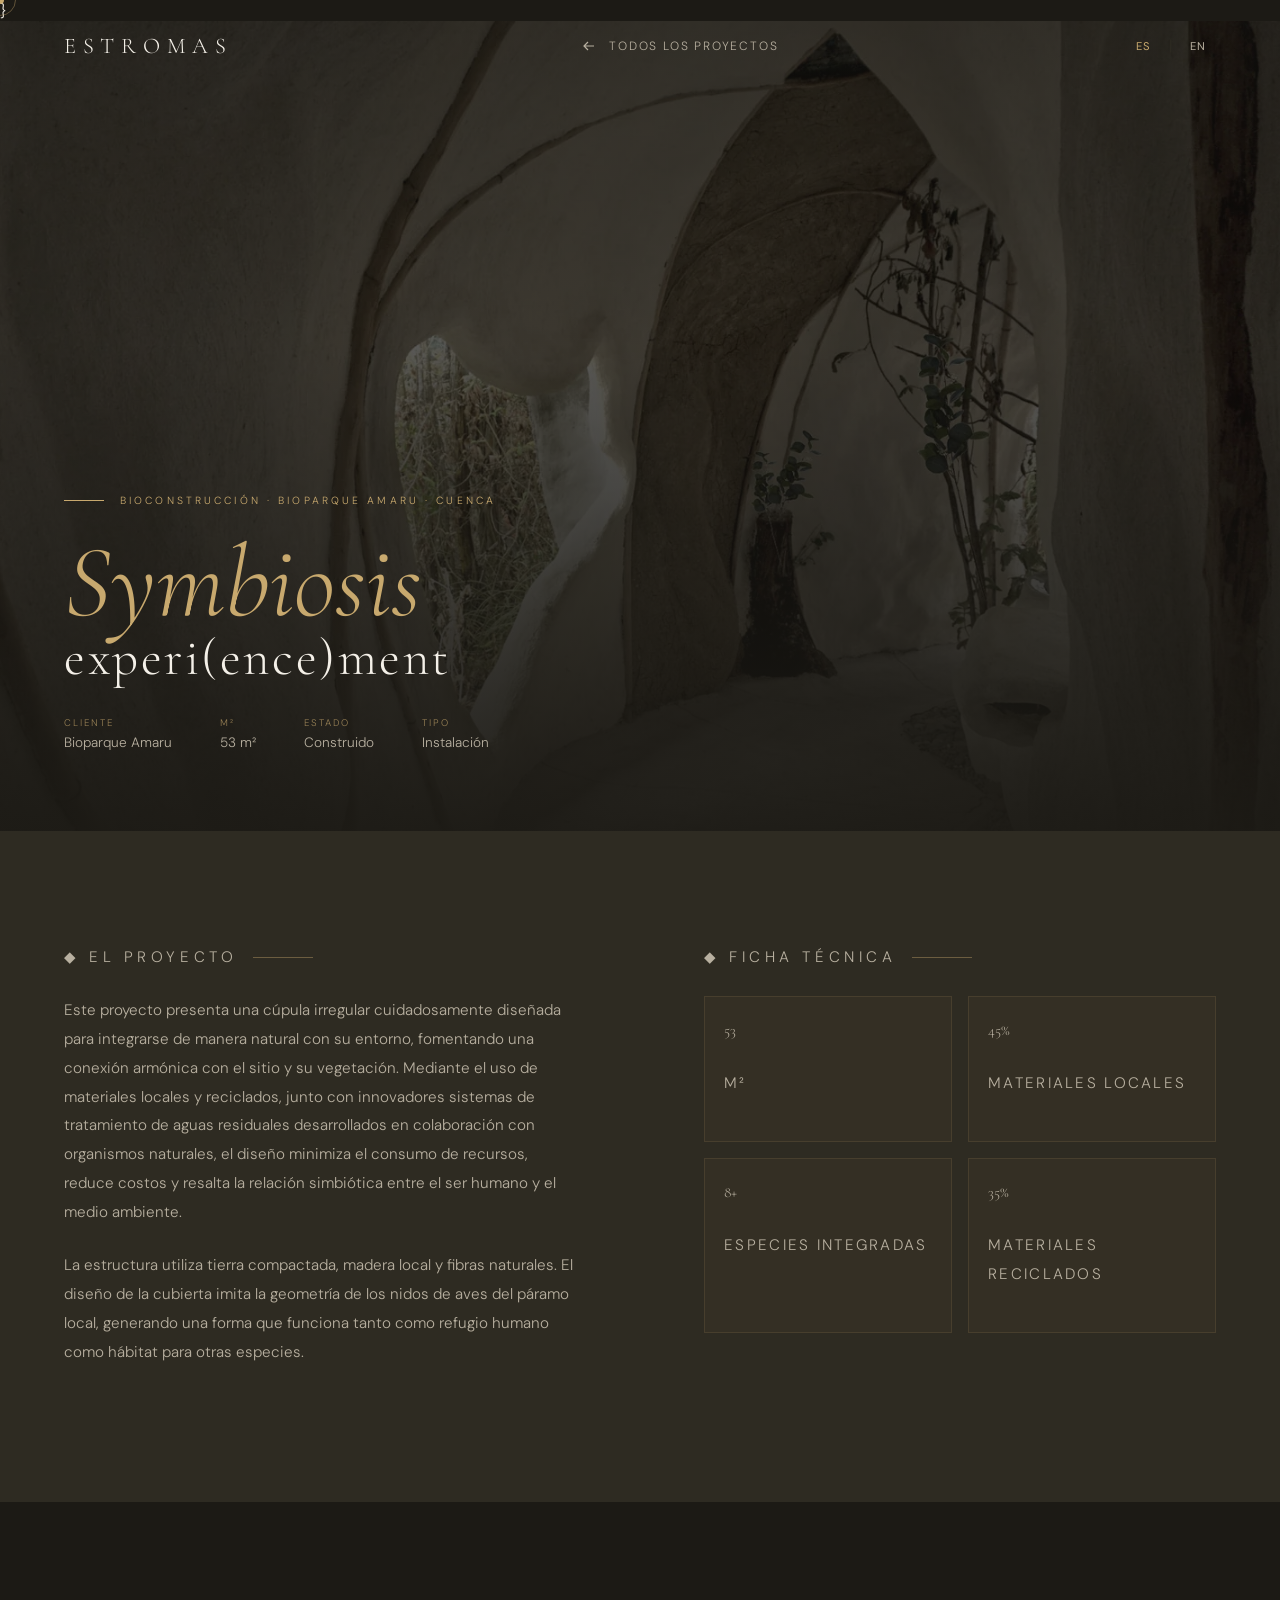
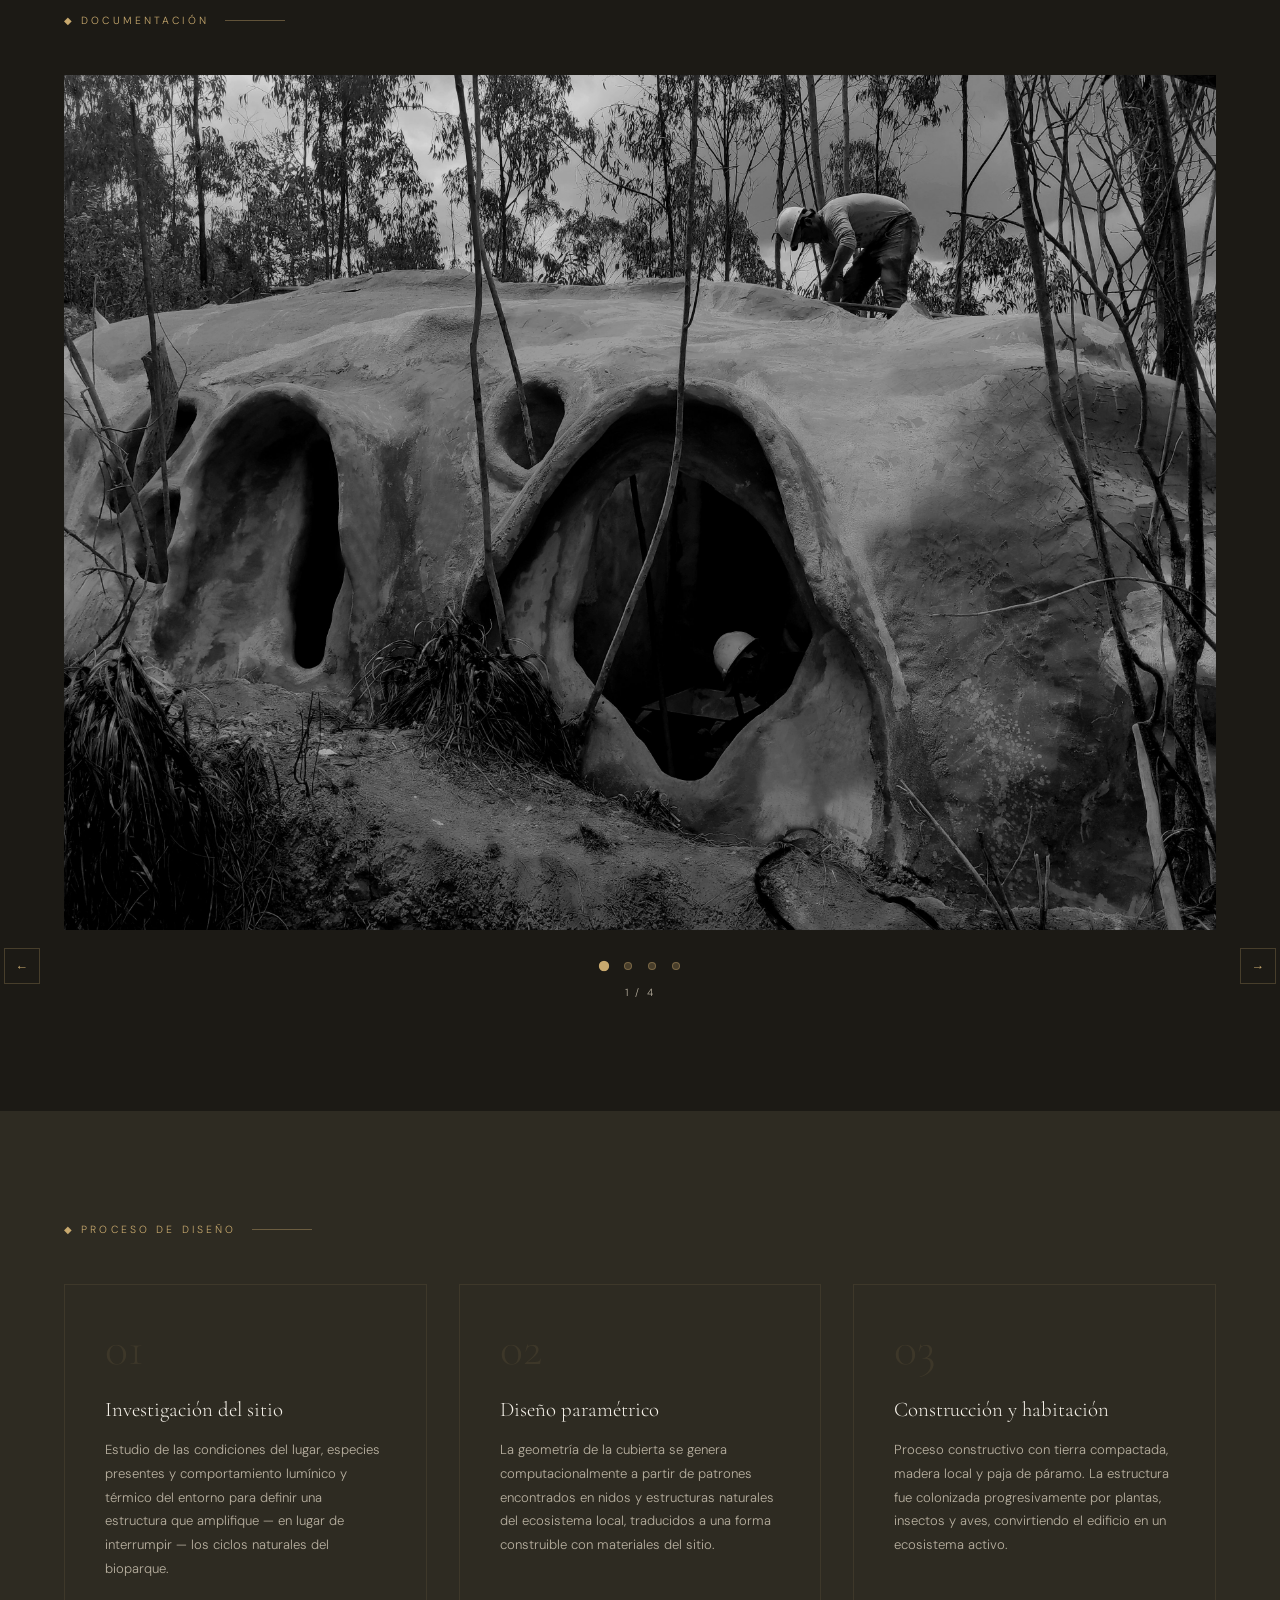
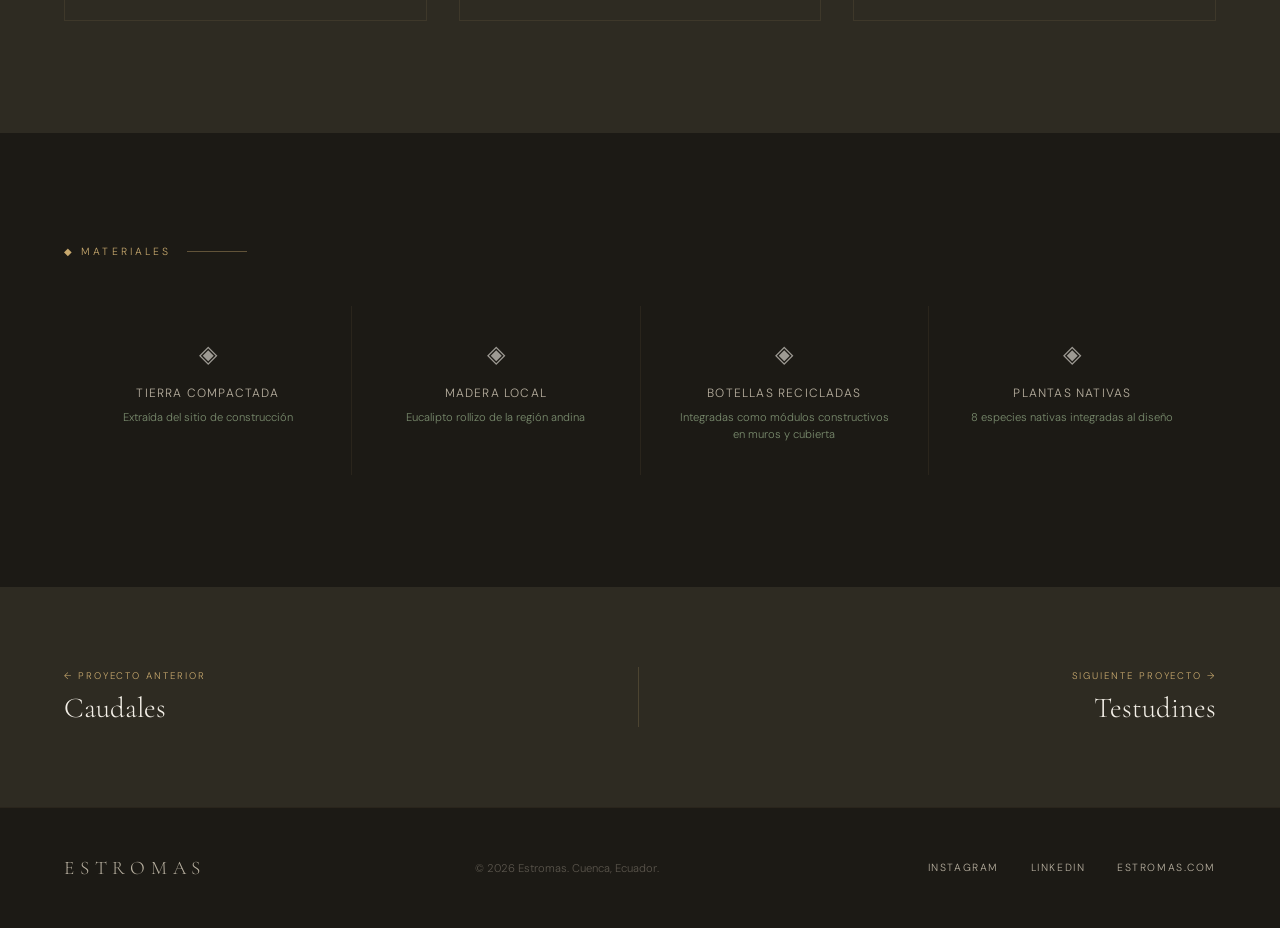
==== Symbiosis.html @ cee97fd4 "Mensaje descriptivo de los cambios" ====
}<!DOCTYPE html>
<html lang="es">
<head>
<meta charset="UTF-8">
<meta name="viewport" content="width=device-width, initial-scale=1.0">
<title>Symbiosis — Estromas</title>
<link href="https://fonts.googleapis.com/css2?family=Cormorant+Garamond:ital,wght@0,300;0,400;0,600;1,300;1,400&family=DM+Sans:wght@300;400;500&display=swap" rel="stylesheet">
<style>
  :root{--soil:#1C1A15;--bark:#2E2B22;--moss:#4A5240;--lichen:#7A8C6E;--stone:#B8B0A0;--cream:#F4F0E8;--gold:#C8A96E;--gold-light:#E8C98E;}
  *,*::before,*::after{margin:0;padding:0;box-sizing:border-box;}
  html{scroll-behavior:smooth;}
  body{background:var(--soil);color:var(--cream);font-family:'DM Sans',sans-serif;font-weight:300;overflow-x:hidden;cursor:none;}
  .cursor{width:8px;height:8px;background:var(--gold);border-radius:50%;position:fixed;top:0;left:0;pointer-events:none;z-index:9999;transform:translate(-50%,-50%);}
  .cursor-ring{width:32px;height:32px;border:1px solid rgba(200,169,110,0.4);border-radius:50%;position:fixed;top:0;left:0;pointer-events:none;z-index:9998;transform:translate(-50%,-50%);transition:all 0.15s ease;}
  nav{position:fixed;top:0;left:0;right:0;z-index:100;display:flex;align-items:center;justify-content:space-between;padding:2rem 4rem;transition:background 0.4s,padding 0.4s;}
  nav.scrolled{background:rgba(28,26,21,0.92);backdrop-filter:blur(12px);padding:1.2rem 4rem;border-bottom:1px solid rgba(200,169,110,0.1);}
  .nav-logo{font-family:'Cormorant Garamond',serif;font-size:1.4rem;font-weight:300;letter-spacing:.3em;text-transform:uppercase;color:var(--cream);text-decoration:none;}
  .nav-logo .l{color:var(--cream);transition:color 0.3s;display:inline-block;}
  .nav-logo:hover .l:nth-child(1){color:var(--gold);transition-delay:0s;}.nav-logo:hover .l:nth-child(2){color:var(--gold);transition-delay:.04s;}.nav-logo:hover .l:nth-child(3){color:var(--gold);transition-delay:.08s;}.nav-logo:hover .l:nth-child(4){color:var(--gold);transition-delay:.12s;}.nav-logo:hover .l:nth-child(5){color:var(--gold);transition-delay:.16s;}.nav-logo:hover .l:nth-child(6){color:var(--gold);transition-delay:.20s;}.nav-logo:hover .l:nth-child(7){color:var(--gold);transition-delay:.24s;}.nav-logo:hover .l:nth-child(8){color:var(--gold);transition-delay:.28s;}
  .nav-back{display:flex;align-items:center;gap:.8rem;color:var(--stone);text-decoration:none;font-size:.75rem;letter-spacing:.15em;text-transform:uppercase;transition:color .3s;}
  .nav-back:hover{color:var(--gold);}
  .nav-back svg{transition:transform .3s;}.nav-back:hover svg{transform:translateX(-4px);}
  .nav-lang{display:flex;gap:.5rem;}
  .lang-btn{background:none;border:none;cursor:none;color:var(--stone);font-family:'DM Sans',sans-serif;font-size:.7rem;letter-spacing:.1em;padding:.3rem .6rem;transition:color .3s;text-transform:uppercase;}
  .lang-btn.active,.lang-btn:hover{color:var(--gold);}
  .lang-divider{color:var(--bark);align-self:center;}
  .proj-hero{height:90vh;min-height:600px;display:flex;flex-direction:column;justify-content:flex-end;padding:0 4rem 5rem;position:relative;overflow:hidden;}
  .proj-hero-bg{position:absolute;inset:0;background:linear-gradient(160deg,#0D0E08 0%,#1a1f10 50%,#0F1209 100%);}
  .proj-hero-img{position:absolute;inset:0;width:100%;height:100%;object-fit:cover;filter:brightness(.45) saturate(.7);z-index:0;}
  .proj-hero-bg::after{content:'';position:absolute;inset:0;background-image:radial-gradient(ellipse 80% 60% at 60% 40%,rgba(74,82,64,0.3) 0%,transparent 70%);}
  .proj-hero-visual{position:absolute;inset:0;display:flex;align-items:center;justify-content:center;z-index:0;}
  .proj-hero-overlay{position:absolute;inset:0;background:linear-gradient(to top,rgba(28,26,21,0.95) 0%,rgba(28,26,21,0.3) 60%,rgba(28,26,21,0.5) 100%);z-index:1;}
  .proj-eyebrow{position:relative;z-index:2;font-size:.65rem;letter-spacing:.3em;text-transform:uppercase;color:var(--gold);margin-bottom:1.5rem;display:flex;align-items:center;gap:1rem;opacity:0;animation:fadeUp 1s .3s forwards;}
  .proj-eyebrow::before{content:'';display:block;width:40px;height:1px;background:var(--gold);}
  .proj-title-wrap{position:relative;z-index:2;opacity:0;animation:fadeUp 1s .5s forwards;}
  .proj-title-wrap h1{font-family:'Cormorant Garamond',serif;font-weight:300;line-height:1.0;margin-bottom:1rem;}
  .proj-title-wrap h1 .t1{font-size:clamp(3rem,8vw,7rem);display:block;color:var(--gold);font-style:italic;}
  .proj-title-wrap h1 .t2{font-size:clamp(1.5rem,4vw,3.5rem);display:block;color:var(--cream);letter-spacing:.05em;}
  .proj-meta-row{display:flex;gap:3rem;margin-top:2rem;flex-wrap:wrap;}
  .proj-meta-item{display:flex;flex-direction:column;gap:.3rem;}
  .proj-meta-label{font-size:.6rem;letter-spacing:.2em;text-transform:uppercase;color:var(--gold);opacity:.7;}
  .proj-meta-val{font-size:.85rem;color:var(--stone);}
  @keyframes fadeUp{from{opacity:0;transform:translateY(30px);}to{opacity:1;transform:translateY(0);}}
  .proj-section{padding:7rem 4rem;}
  .section-label{font-size:.65rem;letter-spacing:.3em;text-transform:uppercase;color:var(--gold);display:flex;align-items:center;gap:1rem;margin-bottom:3rem;}
  .section-label::after{content:'';flex:1;max-width:60px;height:1px;background:var(--gold);opacity:.4;}
  .proj-desc{background:var(--bark);}
  .proj-desc-inner{display:grid;grid-template-columns:1fr 1fr;gap:8rem;align-items:start;}
  .proj-desc p{font-size:.95rem;line-height:1.9;color:var(--stone);margin-bottom:1.5rem;}
  .proj-specs-grid{display:grid;grid-template-columns:1fr 1fr;gap:1rem;}
  .spec{padding:1.2rem;border:1px solid rgba(200,169,110,0.12);background:rgba(200,169,110,0.03);}
  .spec-num{font-family:'Cormorant Garamond',serif;font-size:2rem;font-weight:300;color:var(--gold);line-height:1;margin-bottom:.3rem;}
  .spec-label{font-size:.65rem;letter-spacing:.15em;text-transform:uppercase;color:var(--stone);}
  .proj-gallery{background:var(--soil);}
  .gallery-placeholder{width:100%;height:100%;display:flex;align-items:center;justify-content:center;}
  .gp-1{background:linear-gradient(135deg,#1a2012,#2d3a20);}
  .gp-2{background:linear-gradient(135deg,#12191a,#1f2e2e);}
  .gp-3{background:linear-gradient(135deg,#1a1612,#2e2820);}
  .proj-process{background:var(--bark);}
  .process-grid{display:grid;grid-template-columns:repeat(3,1fr);gap:2rem;}
  .process-step{padding:2.5rem;border:1px solid rgba(200,169,110,.1);position:relative;}
  .process-step::before{content:'';position:absolute;top:0;left:0;right:0;height:2px;background:var(--gold);transform:scaleX(0);transition:transform .4s;transform-origin:left;}
  .process-step:hover::before{transform:scaleX(1);}
  .step-num{font-family:'Cormorant Garamond',serif;font-size:3rem;font-weight:300;color:rgba(200,169,110,.1);line-height:1;margin-bottom:1.5rem;}
  .step-title{font-family:'Cormorant Garamond',serif;font-size:1.3rem;font-weight:300;color:var(--cream);margin-bottom:1rem;}
  .step-desc{font-size:.82rem;line-height:1.8;color:var(--stone);}
  .proj-tech{background:var(--soil);}
  .tech-grid{display:grid;grid-template-columns:repeat(4,1fr);gap:1px;background:rgba(200,169,110,.08);}
  .tech-item{padding:2rem;background:var(--soil);text-align:center;}
  .tech-icon{font-size:1.5rem;margin-bottom:1rem;opacity:.6;}
  .tech-name{font-size:.75rem;letter-spacing:.1em;text-transform:uppercase;color:var(--stone);margin-bottom:.5rem;}
  .tech-detail{font-size:.7rem;color:var(--lichen);line-height:1.5;}
  .proj-nav{background:var(--bark);padding:5rem 4rem;}
  .proj-nav-inner{display:flex;justify-content:space-between;align-items:center;}
  .proj-nav-link{display:flex;flex-direction:column;gap:.5rem;text-decoration:none;transition:opacity .3s;}
  .proj-nav-link:hover{opacity:.7;}
  .proj-nav-dir{font-size:.6rem;letter-spacing:.2em;text-transform:uppercase;color:var(--gold);}
  .proj-nav-name{font-family:'Cormorant Garamond',serif;font-size:1.8rem;font-weight:300;color:var(--cream);}
  .proj-nav-divider{width:1px;height:60px;background:rgba(200,169,110,.2);}
  footer{background:var(--soil);padding:3rem 4rem;border-top:1px solid rgba(200,169,110,.08);display:flex;justify-content:space-between;align-items:center;}
  .footer-logo{font-family:'Cormorant Garamond',serif;font-size:1.2rem;letter-spacing:.3em;text-transform:uppercase;color:var(--stone);}
  .footer-copy{font-size:.7rem;color:rgba(184,176,160,.4);}
  .footer-social{display:flex;gap:2rem;}
  .footer-social a{font-size:.65rem;letter-spacing:.15em;text-transform:uppercase;color:var(--stone);text-decoration:none;transition:color .3s;}
  .footer-social a:hover{color:var(--gold);}
  .reveal{opacity:0;transform:translateY(40px);transition:opacity .8s,transform .8s;}
  .reveal.visible{opacity:1;transform:translateY(0);}
  .reveal-delay-1{transition-delay:.1s;}.reveal-delay-2{transition-delay:.2s;}
  body.lang-en [data-es]{display:none;}body.lang-en [data-en]{display:block;}body.lang-es [data-en]{display:none;}body.lang-es [data-es]{display:block;}
  body.lang-en span[data-es]{display:none;}body.lang-en span[data-en]{display:inline;}body.lang-es span[data-en]{display:none;}body.lang-es span[data-es]{display:inline;}
  @media(max-width:768px){nav{padding:1.5rem;}.proj-hero{padding:0 1.5rem 4rem;}.proj-section{padding:4rem 1.5rem;}.proj-desc-inner{grid-template-columns:1fr;gap:3rem;}.process-grid{grid-template-columns:1fr;}.tech-grid{grid-template-columns:1fr 1fr;}.proj-nav-inner{flex-direction:column;gap:2rem;text-align:center;}footer{flex-direction:column;gap:1.5rem;text-align:center;padding:2rem 1.5rem;}}
</style>
</head>
<body class="lang-es">
<div class="cursor" id="cursor"></div>
<div class="cursor-ring" id="cursorRing"></div>
<nav id="navbar">
  <a href="index.html" class="nav-logo"><span class="l">E</span><span class="l">S</span><span class="l">T</span><span class="l">R</span><span class="l">O</span><span class="l">M</span><span class="l">A</span><span class="l">S</span></a>
  <a href="index.html#proyectos" class="nav-back"><svg width="16" height="16" viewBox="0 0 16 16" fill="none"><path d="M13 8H3M7 12l-4-4 4-4" stroke="currentColor" stroke-width="1.2"/></svg><span data-es>Todos los proyectos</span><span data-en>All projects</span></a>
  <div class="nav-lang"><button class="lang-btn active" onclick="setLang('es')">ES</button><span class="lang-divider">|</span><button class="lang-btn" onclick="setLang('en')">EN</button></div>
</nav>

<section class="proj-hero">
  <div class="proj-hero-bg"></div>
  <!-- ============================================
  📷 HERO — IMAGEN DE FONDO
  Cambia el src por tu imagen:
  ============================================ -->
  <img src="proyectos\symbiosis\03_pasillo_bioclimatico.webp" class="proj-hero-img" onerror="this.style.display='none'">
  <div class="proj-hero-visual">
      <path d="M200 300 Q400 100 600 300" stroke="#C8A96E" stroke-width="0.4" fill="none"/>
      <path d="M180 300 Q400 80 620 300" stroke="#C8A96E" stroke-width="0.3" fill="none" opacity="0.5"/>
    </svg>
  </div>
  <div class="proj-hero-overlay"></div>
  <p class="proj-eyebrow"><span data-es>Bioconstrucción · Bioparque Amaru · Cuenca</span><span data-en>Bioconstruction · Bioparque Amaru · Cuenca</span></p>
  <div class="proj-title-wrap">
    <h1><span class="t1">Symbiosis</span><span class="t2">experi(ence)ment</span></h1>
    <div class="proj-meta-row">
      <div class="proj-meta-item"><span class="proj-meta-label" data-es>Cliente</span><span class="proj-meta-label" data-en>Client</span><span class="proj-meta-val">Bioparque Amaru</span></div>
      <div class="proj-meta-item"><span class="proj-meta-label">m²</span><span class="proj-meta-val">53 m²</span></div>
      <div class="proj-meta-item"><span class="proj-meta-label" data-es>Estado</span><span class="proj-meta-label" data-en>Status</span><span class="proj-meta-val" data-es>Construido</span><span class="proj-meta-val" data-en>Built</span></div>
      <div class="proj-meta-item"><span class="proj-meta-label" data-es>Tipo</span><span class="proj-meta-label" data-en>Type</span><span class="proj-meta-val" data-es>Instalación</span><span class="proj-meta-val" data-en>Installation</span></div>
    </div>
  </div>
</section>

<section class="proj-section proj-desc">
  <div class="proj-desc-inner">
    <div class="reveal">
      <p class="section-label"><span data-es>◆ El Proyecto</span><span data-en>◆ The Project</span></p>
      <p data-es>Este proyecto presenta una cúpula irregular cuidadosamente diseñada para integrarse de manera natural con su entorno, fomentando una conexión armónica con el sitio y su vegetación. Mediante el uso de materiales locales y reciclados, junto con innovadores sistemas de tratamiento de aguas residuales desarrollados en colaboración con organismos naturales, el diseño minimiza el consumo de recursos, reduce costos y resalta la relación simbiótica entre el ser humano y el medio ambiente.</p>
      <p data-en>This project features an irregular dome carefully designed to blend naturally with its surroundings, fostering a harmonious connection with the site and its vegetation. By using local and recycled materials, along with innovative wastewater treatment systems developed in collaboration with natural organisms, the design minimizes resource consumption, reduces costs, and highlights the symbiotic relationship between humans and the environment.</p>
      <p data-es>La estructura utiliza tierra compactada, madera local y fibras naturales. El diseño de la cubierta imita la geometría de los nidos de aves del páramo local, generando una forma que funciona tanto como refugio humano como hábitat para otras especies.</p>
      <p data-en>A shell-like structure — built primarily from earth, locally sourced wood, and glass — became the architectural response. Through close collaboration with biologists, the internal temperature and humidity were carefully regulated to meet the animals' needs. As a result, the living conditions and well-being of these creatures were significantly improved.</p>
    </div>
    <div class="reveal reveal-delay-1">
      <p class="section-label"><span data-es>◆ Ficha Técnica</span><span data-en>◆ Technical Sheet</span></p>
      <div class="proj-specs-grid">
        <div class="spec"><p class="spec-num">53</p><p class="spec-label">m²</p></div>
        <div class="spec"><p class="spec-num">45%</p><p class="spec-label" data-es>Materiales locales</p><p class="spec-label" data-en>Local materials</p></div>
        <div class="spec"><p class="spec-num">8+</p><p class="spec-label" data-es>Especies integradas</p><p class="spec-label" data-en>Integrated species</p></div>
        <div class="spec"><p class="spec-num">35%</p><p class="spec-label" data-es>Materiales reciclados</p><p class="spec-label" data-en>Recycled materials</p></div>
      </div>
    </div>
  </div>
</section>

<section class="proj-section proj-gallery">
  <p class="section-label reveal"><span data-es>◆ Documentación</span><span data-en>◆ Documentation</span></p>

  <div class="slideshow reveal" id="slideshow">

    <!-- SLIDE 1: foto grande sola -->
    <div class="slide active">
      <div class="slide-inner">
        <div class="gallery-item gi-full" onclick="openLightbox(this)">
          <!-- ============================================
          📷 SLIDE 1 — FOTO GRANDE SOLA
          Cambia el src por tu imagen:
          ============================================ -->
          <img src="proyectos\symbiosis\1708313578633.jpg" class="gallery-img">
          <span class="zoom-icon">⊕</span>
        </div>
      </div>
    </div>

    <!-- SLIDE 2: 1 grande + 2 pequeñas -->
    <div class="slide">
      <div class="slide-inner slide-grid">
        <div class="gallery-item gi-main" onclick="openLightbox(this)">
          <!-- ============================================
          📷 SLIDE 2 — FOTO GRANDE
          Cambia el src por tu imagen:
          ============================================ -->
          <img src="proyectos/symbiosis/11_pasillo_organico_interior.webp" class="gallery-img">
          <span class="zoom-icon">⊕</span>
        </div>
        <div class="gi-col">
          <div class="gallery-item gi-half" onclick="openLightbox(this)">
            <!-- ============================================
            📷 SLIDE 2 — FOTO PEQUEÑA 1
            Cambia el src por tu imagen:
            ============================================ -->
            <img src="proyectos\symbiosis\02_detalle_muro_organico.webp" class="gallery-img">
            <span class="zoom-icon">⊕</span>
          </div>
          <div class="gallery-item gi-half" onclick="openLightbox(this)">
            <!-- ============================================
            📷 SLIDE 2 — FOTO PEQUEÑA 2
            Cambia el src por tu imagen:
            ============================================ -->
            <img src="proyectos\symbiosis\08_bano_vermifiltro_interior.webp" class="gallery-img">
            <span class="zoom-icon">⊕</span>
          </div>
        </div>
      </div>
    </div>

    <!-- SLIDE 3: 1 grande + 2 pequeñas -->
    <div class="slide">
      <div class="slide-inner slide-grid">
        <div class="gallery-item gi-main" onclick="openLightbox(this)">
          <!-- ============================================
          📷 SLIDE 3 — FOTO GRANDE
          Cambia el src por tu imagen:
          ============================================ -->
          <img src="proyectos\symbiosis\06_planta_arquitectonica.webp" class="gallery-img">
          <span class="zoom-icon">⊕</span>
        </div>
        <div class="gi-col">
          <div class="gallery-item gi-half" onclick="openLightbox(this)">
            <!-- ============================================
            📷 SLIDE 3 — FOTO PEQUEÑA 1
            Cambia el src por tu imagen:
            ============================================ -->
            <img src="proyectos\symbiosis\10_bano_detalle_espanol.webp" class="gallery-img">
            <span class="zoom-icon">⊕</span>
          </div>
          <div class="gallery-item gi-half" onclick="openLightbox(this)">
            <!-- ============================================
            📷 SLIDE 3 — FOTO PEQUEÑA 2
            Cambia el src por tu imagen:
            ============================================ -->
            <img src="proyectos\symbiosis\01_bano_vermifiltro_boceto_ingles.webp" class="gallery-img">
            <span class="zoom-icon">⊕</span>
          </div>
        </div>
      </div>
    </div>

    <!-- SLIDE 4: 1 grande + 2 pequeñas -->
    <div class="slide">
      <div class="slide-inner slide-grid">
        <div class="gallery-item gi-main" onclick="openLightbox(this)">
          <!-- ============================================
          📷 SLIDE 4 — FOTO GRANDE
          Cambia el src por tu imagen:
          ============================================ -->
          <img src="proyectos\symbiosis\07_vermifiltro_toma_muestra.webp" class="gallery-img">
          <span class="zoom-icon">⊕</span>
        </div>
        <div class="gi-col">
          <div class="gallery-item gi-half" onclick="openLightbox(this)">
            <!-- ============================================
            📷 SLIDE 4 — FOTO PEQUEÑA 1
            Cambia el src por tu imagen:
            ============================================ -->
            <img src="proyectos\symbiosis\05_humedal_detalle.webp" class="gallery-img">
            <span class="zoom-icon">⊕</span>
          </div>
          <div class="gallery-item gi-half" onclick="openLightbox(this)">
            <!-- ============================================
            📷 SLIDE 4 — FOTO PEQUEÑA 2
            Cambia el src por tu imagen:
            ============================================ -->
            <img src="proyectos\symbiosis\lombrices.png" class="gallery-img">
            <span class="zoom-icon">⊕</span>
          </div>
        </div>
      </div>
    </div>

    <div class="slide-controls">
      <button class="slide-arrow prev" onclick="goToSlide((currentSlide-1+4)%4)">&#8592;</button>
      <button class="slide-dot active" onclick="goToSlide(0)"></button>
      <button class="slide-dot" onclick="goToSlide(1)"></button>
      <button class="slide-dot" onclick="goToSlide(2)"></button>
      <button class="slide-dot" onclick="goToSlide(3)"></button>
      <button class="slide-arrow next" onclick="goToSlide((currentSlide+1)%4)">&#8594;</button>
    </div>
  </div>
  <p class="slide-counter" id="slideCounter">1 / 4</p>

  <div class="lightbox" id="lightbox" onclick="closeLightbox()">
    <button class="lightbox-close" onclick="closeLightbox()">✕</button>
    <div class="lightbox-content" id="lightboxContent" onclick="event.stopPropagation()"></div>
    <p class="lightbox-caption" id="lightboxCaption"></p>
  </div>

  <style>
    .slideshow{position:relative;}
    .slide{position:absolute;top:0;left:0;width:100%;opacity:0;pointer-events:none;transition:opacity 1s cubic-bezier(0.4,0,0.2,1),transform 1s cubic-bezier(0.4,0,0.2,1);transform:scale(1.02);}
    .slide.active{position:relative;opacity:1;pointer-events:all;transform:scale(1);}
    .slide-inner{width:100%;height:95vh;overflow:hidden;box-sizing:border-box;}
    .slide-inner.slide-grid{display:grid;grid-template-columns:1.4fr 1fr;gap:2px;height:95vh;}
    .gallery-item.gi-full{width:100%;height:95vh;overflow:hidden;position:relative;background:var(--bark);cursor:zoom-in;}
    .gallery-item.gi-main{width:100%;height:95vh;overflow:hidden;position:relative;background:var(--bark);cursor:zoom-in;}
    .gi-col{display:flex;flex-direction:column;gap:2px;height:95vh;}
    .gallery-item.gi-half{width:100%;flex:1;overflow:hidden;position:relative;background:var(--bark);cursor:zoom-in;}
    .gallery-img,.gallery-item img{width:100%;height:100%;object-fit:cover;filter:brightness(.85);transition:transform .8s,filter .6s;display:block;}
    .gallery-item:hover img{transform:scale(1.04);filter:brightness(.95);}
    .zoom-icon{position:absolute;top:.8rem;right:.8rem;color:rgba(200,169,110,.7);font-size:1rem;opacity:0;transition:opacity .3s;pointer-events:none;}
    .gallery-item:hover .zoom-icon{opacity:1;}
    .slide-controls{position:relative;display:flex;justify-content:center;align-items:center;gap:1rem;margin-top:2rem;}
    .slide-dot{width:8px;height:8px;border-radius:50%;background:rgba(200,169,110,.25);border:1px solid rgba(200,169,110,.4);cursor:pointer !important;transition:all .3s;}
    .slide-dot.active{background:var(--gold);transform:scale(1.3);}
    .slide-counter{text-align:center;margin-top:1rem;font-size:.65rem;letter-spacing:.2em;text-transform:uppercase;color:var(--stone);}
    .slide-arrow{position:absolute;top:50%;transform:translateY(-50%);background:none;border:1px solid rgba(200,169,110,.25);color:var(--gold);width:36px;height:36px;display:flex;align-items:center;justify-content:center;cursor:pointer !important;transition:all .3s;font-size:.8rem;}
    .slide-arrow:hover{background:rgba(200,169,110,.1);border-color:rgba(200,169,110,.6);}
    .slide-arrow.prev{left:-60px;}.slide-arrow.next{right:-60px;}
    .lightbox{display:none;position:fixed;inset:0;background:rgba(10,10,8,.96);z-index:1000;align-items:center;justify-content:center;flex-direction:column;gap:1.5rem;padding:2rem;}
    .lightbox.open{display:flex;animation:lbFade .3s ease;}
    @keyframes lbFade{from{opacity:0;}to{opacity:1;}}
    .lightbox-close{position:absolute;top:2rem;right:2rem;background:none;border:1px solid rgba(200,169,110,.3);color:var(--gold);font-size:1rem;width:44px;height:44px;cursor:none;transition:all .3s;display:flex;align-items:center;justify-content:center;}
    .lightbox-close:hover{background:var(--gold);color:var(--soil);}
    .lightbox-content{max-width:90vw;max-height:82vh;display:flex;align-items:center;justify-content:center;}
    .lightbox-content img{max-width:88vw;max-height:80vh;object-fit:contain;display:block;}
    .lightbox-content > div{width:min(85vw,1000px);height:min(65vh,650px);display:flex;align-items:center;justify-content:center;}
    .lightbox-caption{font-size:.7rem;letter-spacing:.2em;text-transform:uppercase;color:var(--stone);text-align:center;}
    @media(max-width:768px){
      .slide-arrow.prev{left:-40px;}.slide-arrow.next{right:-40px;}
      .slide-inner{height:auto;}.slide-inner.slide-grid{grid-template-columns:1fr;}
      .gallery-item.gi-full,.gallery-item.gi-main{aspect-ratio:4/3;height:auto;}
      .gi-col{grid-template-columns:1fr 1fr;grid-template-rows:auto;height:auto;}
      .gallery-item.gi-half{aspect-ratio:4/3;height:auto;}
    }

    @media(max-width:768px){
      /* Slideshow móvil — foto grande a 55vh, pequeñas como fila */
      .slide-inner{height:auto !important;}
      .slide-inner.slide-grid{
        display:flex !important;
        flex-direction:column;
        height:auto !important;
        gap:2px;
      }
      .gallery-item.gi-full{
        width:100%;
        height:55vh !important;
        min-height:280px;
        aspect-ratio:unset !important;
      }
      .gallery-item.gi-main{
        width:100%;
        height:55vh !important;
        min-height:280px;
        aspect-ratio:unset !important;
      }
      .gi-col{
        display:grid !important;
        grid-template-columns:1fr 1fr;
        grid-template-rows:auto;
        height:auto !important;
        gap:2px;
      }
      .gallery-item.gi-half{
        width:100%;
        height:30vw !important;
        min-height:120px;
        flex:unset !important;
        aspect-ratio:unset !important;
      }
      /* Flechas de navegación más accesibles en móvil */
      .slide-arrow{
        width:44px !important;
        height:44px !important;
        font-size:1rem !important;
      }
      .slide-arrow.prev{left:-20px !important;}
      .slide-arrow.next{right:-20px !important;}
      .slide-controls{padding:0 24px;}
      /* Hero en móvil */
      .proj-hero{height:70vh !important;min-height:400px;padding:0 1.5rem 3rem !important;}
      .proj-title-wrap h1 .t1{font-size:clamp(2.5rem,10vw,4rem) !important;}
      .proj-title-wrap h1 .t2{font-size:clamp(1.2rem,5vw,2rem) !important;}
      /* Descripción en móvil */
      .proj-desc-inner{grid-template-columns:1fr !important;gap:3rem !important;}
      .proj-specs-grid{grid-template-columns:1fr 1fr !important;}
      /* Proceso en móvil */
      .process-grid{grid-template-columns:1fr !important;}
      /* Materiales en móvil */
      .tech-grid{grid-template-columns:1fr 1fr !important;}
      /* Nav proyecto en móvil */
      .proj-nav-inner{flex-direction:column !important;gap:2rem !important;text-align:center !important;}
      .proj-nav-divider{width:60px !important;height:1px !important;}
      /* Footer en móvil */
      footer{flex-direction:column !important;align-items:flex-start !important;padding:2.5rem 1.5rem !important;gap:1.2rem !important;}
      /* Lightbox en móvil */
      .lightbox-content img{max-width:95vw !important;max-height:75vh !important;}
      .lightbox-close{top:1rem !important;right:1rem !important;}
    }
    @media(max-width:480px){
      .gallery-item.gi-full,.gallery-item.gi-main{height:50vw !important;min-height:220px;}
      .gallery-item.gi-half{height:28vw !important;min-height:100px;}
      .proj-section{padding:3rem 1.2rem !important;}
    }
    @media(min-width:769px) and (max-width:1024px){
      .slide-inner{height:70vh !important;}
      .slide-inner.slide-grid{height:70vh !important;}
      .gallery-item.gi-full,.gallery-item.gi-main{height:70vh !important;}
      .gi-col{height:70vh !important;}
      .proj-desc-inner{gap:4rem !important;}
    }
  </style>

  <script>
    let currentSlide=0,isPaused=false;
    const slides=document.querySelectorAll('.slide'),dots=document.querySelectorAll('.slide-dot'),counter=document.getElementById('slideCounter'),slideshow=document.getElementById('slideshow');
    function goToSlide(n){slides[currentSlide].classList.remove('active');dots[currentSlide].classList.remove('active');currentSlide=n;slides[currentSlide].classList.add('active');dots[currentSlide].classList.add('active');counter.textContent=(currentSlide+1)+' / '+slides.length;}
    slideshow.addEventListener('mouseenter',()=>isPaused=true);
    slideshow.addEventListener('mouseleave',()=>isPaused=false);
    setInterval(()=>{if(!isPaused)goToSlide((currentSlide+1)%slides.length);},4000);
    function openLightbox(el){
      const lb=document.getElementById('lightbox'),content=document.getElementById('lightboxContent'),cap=document.getElementById('lightboxCaption');
      const img=el.querySelector('img');
      content.innerHTML='';
      if(img){const c=img.cloneNode(true);c.style.filter='brightness(1)';c.style.maxWidth='88vw';c.style.maxHeight='80vh';c.style.objectFit='contain';content.appendChild(c);}
      lb.classList.add('open');document.body.style.overflow='hidden';isPaused=true;
    }
    function closeLightbox(){document.getElementById('lightbox').classList.remove('open');document.body.style.overflow='';isPaused=false;}
    document.addEventListener('keydown',e=>{if(e.key==='Escape')closeLightbox();});
  </script>
</section>

<section class="proj-section proj-process">
  <p class="section-label reveal"><span data-es>◆ Proceso de Diseño</span><span data-en>◆ Design Process</span></p>
  <div class="process-grid">
    <div class="process-step reveal">
      <p class="step-num">01</p>
      <h3 class="step-title" data-es>Investigación del sitio</h3><h3 class="step-title" data-en>Site research</h3>
      <p class="step-desc" data-es>Estudio de las condiciones del lugar, especies presentes y comportamiento lumínico y térmico del entorno para definir una estructura que amplifique — en lugar de interrumpir — los ciclos naturales del bioparque.</p>
      <p class="step-desc" data-en>Study of site conditions, present species, and light and thermal behavior to define a structure that amplifies — rather than interrupts — the biopark's natural cycles.</p>
    </div>
    <div class="process-step reveal reveal-delay-1">
      <p class="step-num">02</p>
      <h3 class="step-title" data-es>Diseño paramétrico</h3><h3 class="step-title" data-en>Parametric design</h3>
      <p class="step-desc" data-es>La geometría de la cubierta se genera computacionalmente a partir de patrones encontrados en nidos y estructuras naturales del ecosistema local, traducidos a una forma construible con materiales del sitio.</p>
      <p class="step-desc" data-en>The roof geometry is computationally generated from patterns found in nests and natural structures of the local ecosystem, translated into a buildable form using on-site materials.</p>
    </div>
    <div class="process-step reveal reveal-delay-2">
      <p class="step-num">03</p>
      <h3 class="step-title" data-es>Construcción y habitación</h3><h3 class="step-title" data-en>Construction & inhabitation</h3>
      <p class="step-desc" data-es>Proceso constructivo con tierra compactada, madera local y paja de páramo. La estructura fue colonizada progresivamente por plantas, insectos y aves, convirtiendo el edificio en un ecosistema activo.</p>
      <p class="step-desc" data-en>Construction process with compacted earth, local wood, and páramo straw. The structure was progressively colonized by plants, insects, and birds, turning the building into an active ecosystem.</p>
    </div>
  </div>
</section>

<section class="proj-section proj-tech">
  <p class="section-label reveal"><span data-es>◆ Materiales</span><span data-en>◆ Materials</span></p>
  <div class="tech-grid reveal">
    <div class="tech-item"><div class="tech-icon">◈</div><p class="tech-name" data-es>Tierra compactada</p><p class="tech-name" data-en>Compacted earth</p><p class="tech-detail" data-es>Extraída del sitio de construcción</p><p class="tech-detail" data-en>Extracted from the construction site</p></div>
    <div class="tech-item"><div class="tech-icon">◈</div><p class="tech-name" data-es>Madera local</p><p class="tech-name" data-en>Local timber</p><p class="tech-detail" data-es>Eucalipto rollizo de la región andina</p><p class="tech-detail" data-en>Round eucalyptus from the Andean region</p></div>
    <div class="tech-item"><div class="tech-icon">◈</div><p class="tech-name" data-es>Botellas recicladas</p><p class="tech-name" data-en>Recycled bottles</p><p class="tech-detail" data-es>Integradas como módulos constructivos en muros y cubierta</p><p class="tech-detail" data-en>Integrated as construction modules in walls and roof</p></div>
    <div class="tech-item"><div class="tech-icon">◈</div><p class="tech-name" data-es>Plantas nativas</p><p class="tech-name" data-en>Native plants</p><p class="tech-detail" data-es>8 especies nativas integradas al diseño</p><p class="tech-detail" data-en>8 native species integrated into the design</p></div>
  </div>
</section>

<div class="proj-nav">
  <div class="proj-nav-inner">
    <a href="caudales.html" class="proj-nav-link"><span class="proj-nav-dir" data-es>← Proyecto anterior</span><span class="proj-nav-dir" data-en>← Previous project</span><span class="proj-nav-name">Caudales</span></a>
    <div class="proj-nav-divider"></div>
    <a href="testudines.html" class="proj-nav-link" style="text-align:right;"><span class="proj-nav-dir" data-es>Siguiente proyecto →</span><span class="proj-nav-dir" data-en>Next project →</span><span class="proj-nav-name">Testudines</span></a>
  </div>
</div>

<footer>
  <p class="footer-logo">ESTROMAS</p>
  <p class="footer-copy">© 2026 Estromas. Cuenca, Ecuador.</p>
  <div class="footer-social"><a href="https://www.instagram.com/estromas/">Instagram</a><a href="https://www.linkedin.com/company/estromas/">LinkedIn</a><a href="index.html">estromas.com</a></div>
</footer>
<script>
  const cursor=document.getElementById('cursor'),ring=document.getElementById('cursorRing');
  document.addEventListener('mousemove',e=>{cursor.style.left=e.clientX+'px';cursor.style.top=e.clientY+'px';setTimeout(()=>{ring.style.left=e.clientX+'px';ring.style.top=e.clientY+'px';},80);});
  window.addEventListener('scroll',()=>document.getElementById('navbar').classList.toggle('scrolled',scrollY>60));
  function setLang(l){document.body.className='lang-'+l;document.querySelectorAll('.lang-btn').forEach(b=>b.classList.toggle('active',b.textContent===l.toUpperCase()));}
  const obs=new IntersectionObserver(entries=>entries.forEach(e=>{if(e.isIntersecting)e.target.classList.add('visible');}),{threshold:.12});
  document.querySelectorAll('.reveal').forEach(el=>obs.observe(el));
  setLang('es');
</script>
</body>
</html>
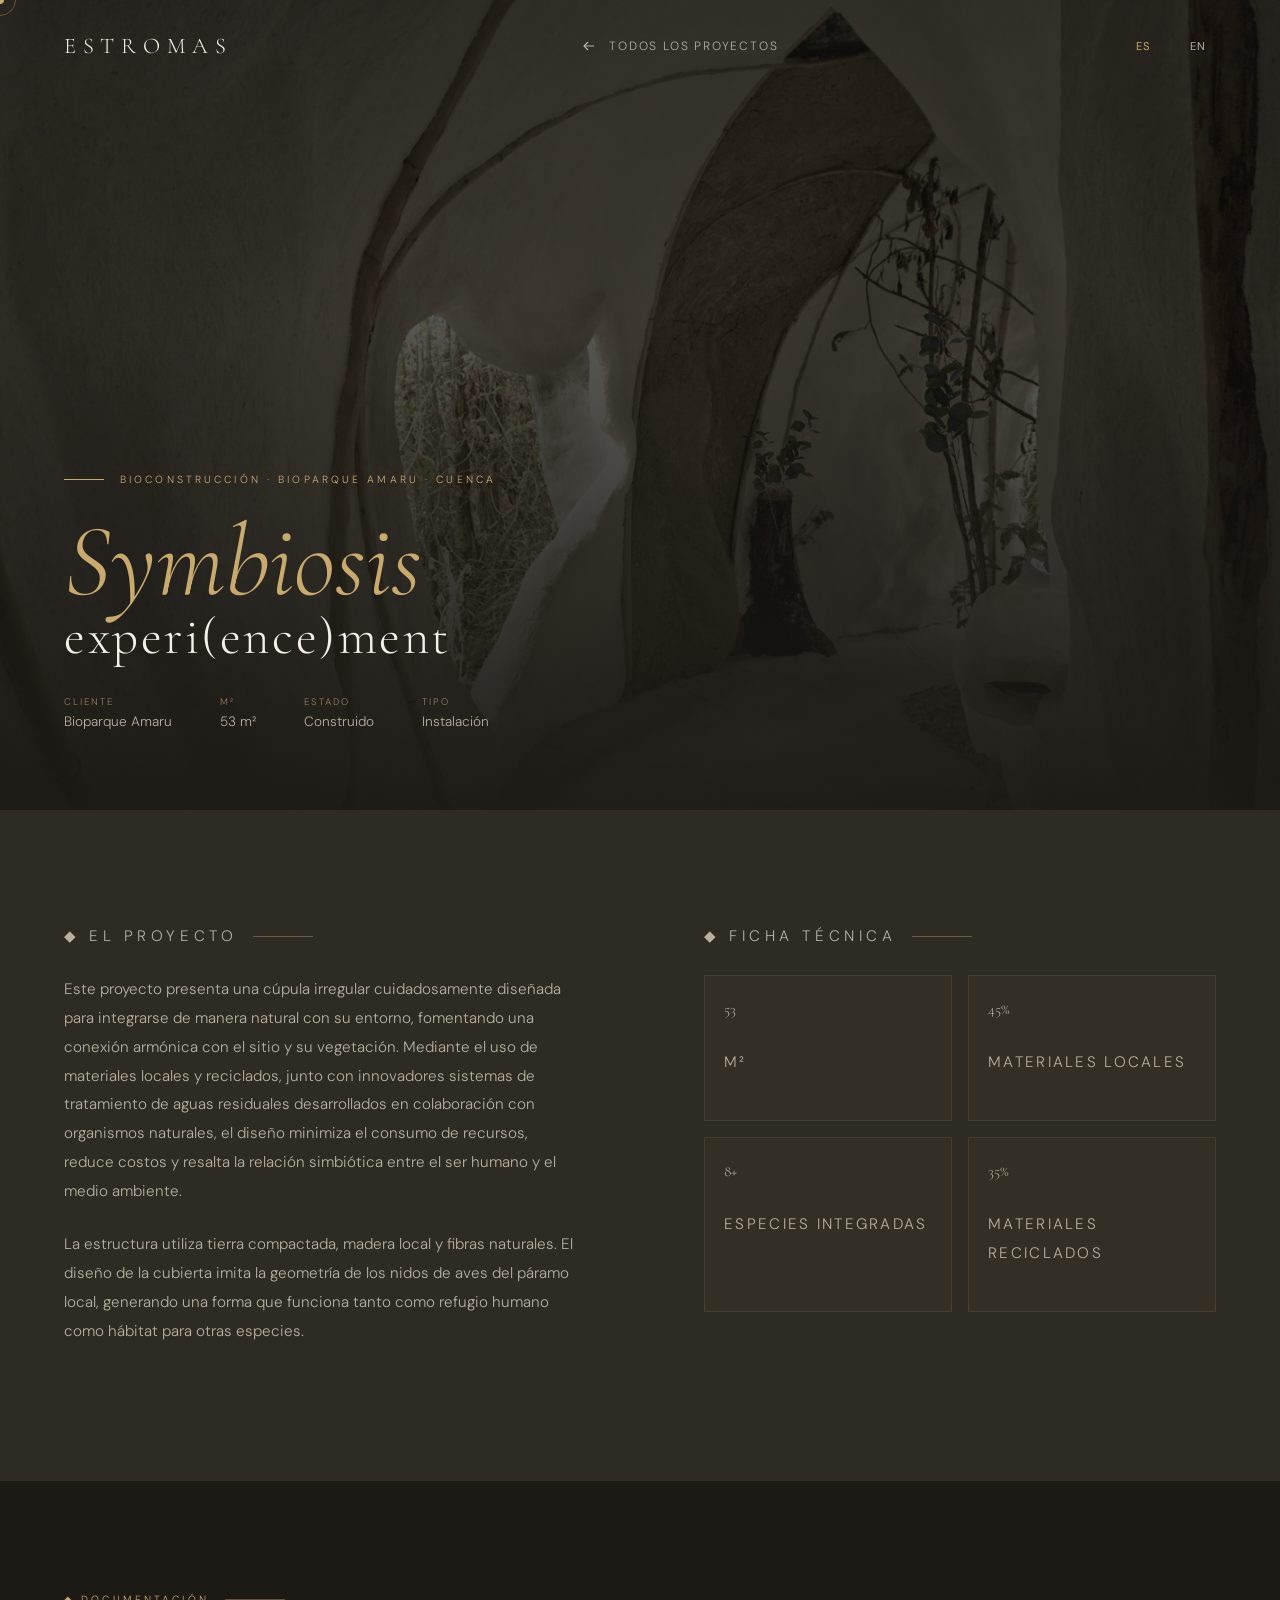
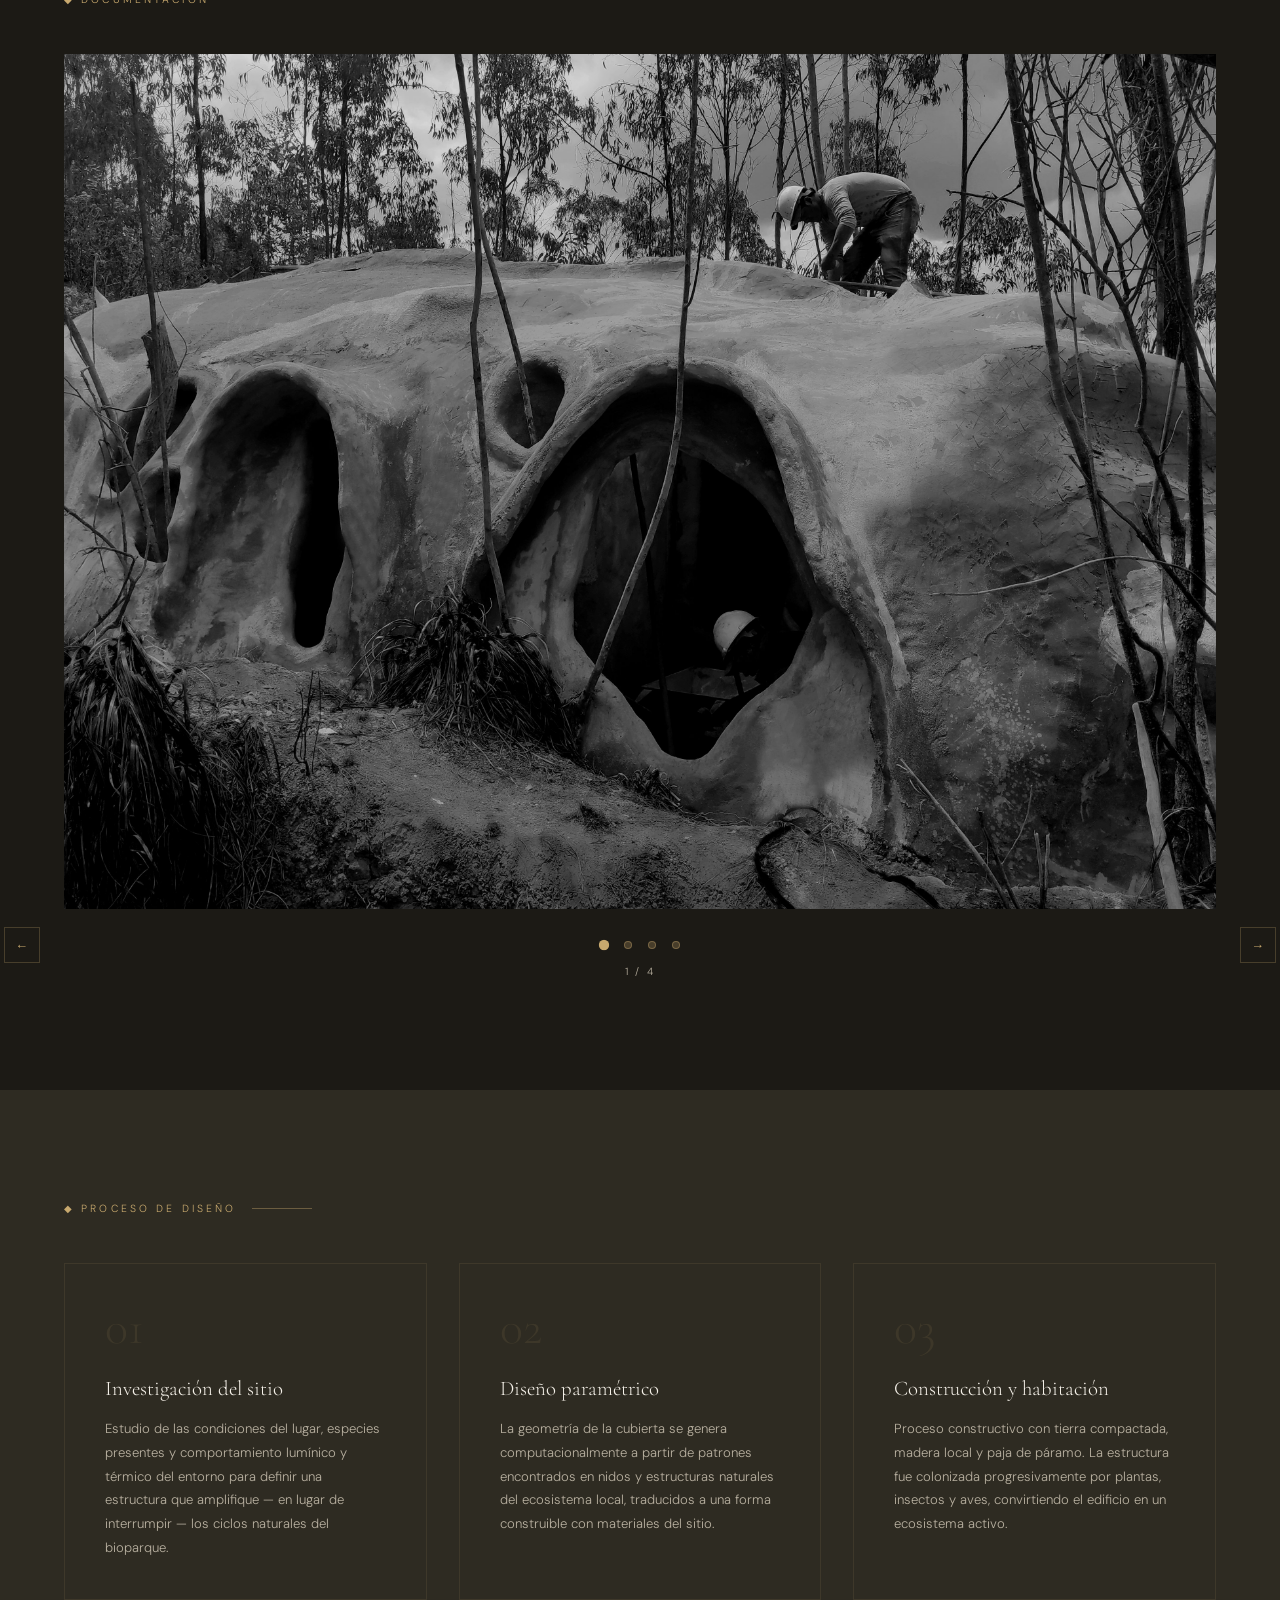
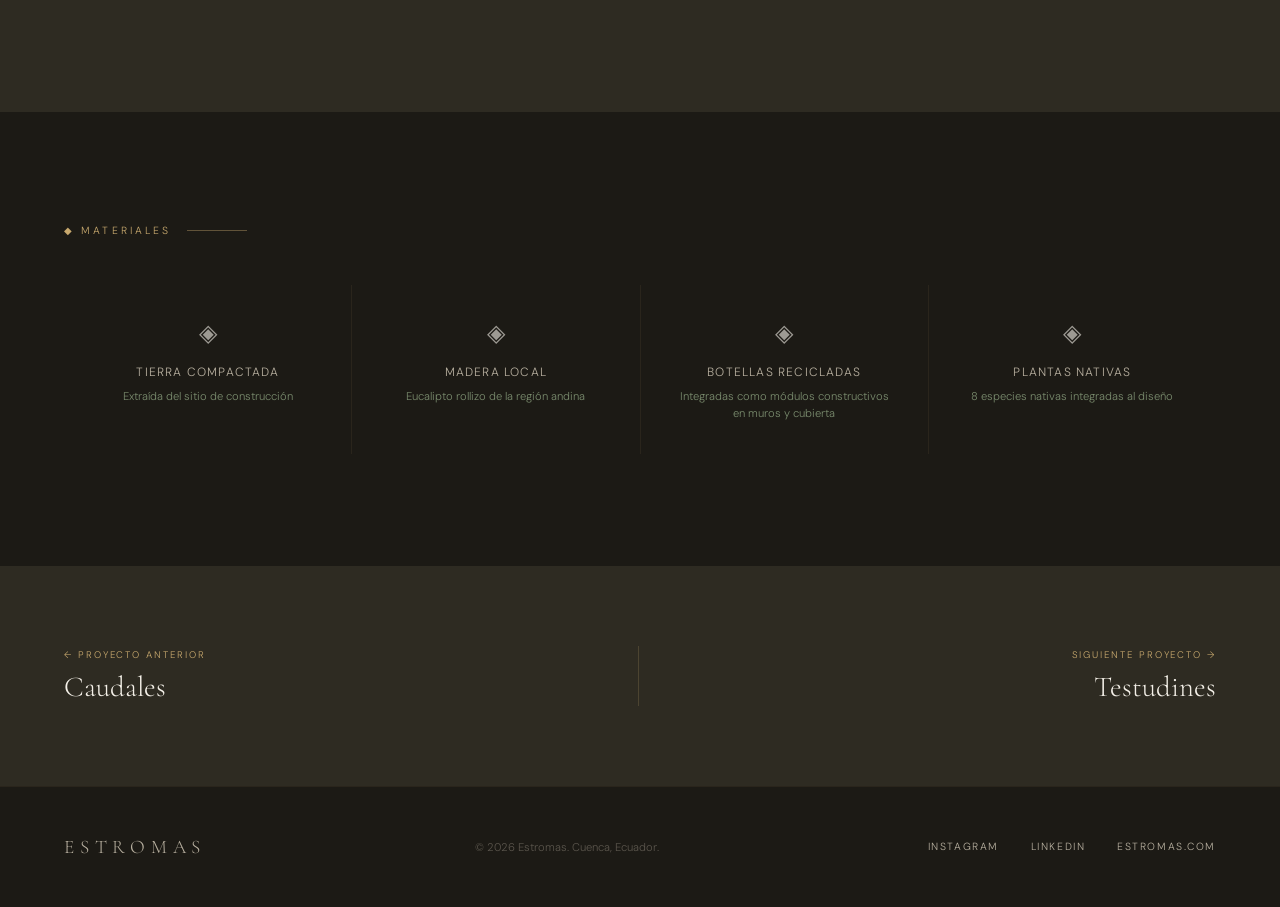
==== commit ce2f55d2: "Mensaje descriptivo de los cambios" ====
--- a/Symbiosis.html
+++ b/Symbiosis.html
@@ -1,4 +1,4 @@
-}<!DOCTYPE html>
+<!DOCTYPE html>
 <html lang="es">
 <head>
 <meta charset="UTF-8">
@@ -362,8 +362,9 @@
       .slide-controls{padding:0 24px;}
       /* Hero en móvil */
       .proj-hero{height:70vh !important;min-height:400px;padding:0 1.5rem 3rem !important;}
-      .proj-title-wrap h1 .t1{font-size:clamp(2.5rem,10vw,4rem) !important;}
-      .proj-title-wrap h1 .t2{font-size:clamp(1.2rem,5vw,2rem) !important;}
+      .proj-title-wrap h1{line-height:1.15 !important;}
+      .proj-title-wrap h1 .t1{font-size:clamp(1.8rem,7vw,3rem) !important;}
+      .proj-title-wrap h1 .t2{font-size:clamp(1rem,4.5vw,1.8rem) !important;}
       /* Descripción en móvil */
       .proj-desc-inner{grid-template-columns:1fr !important;gap:3rem !important;}
       .proj-specs-grid{grid-template-columns:1fr 1fr !important;}
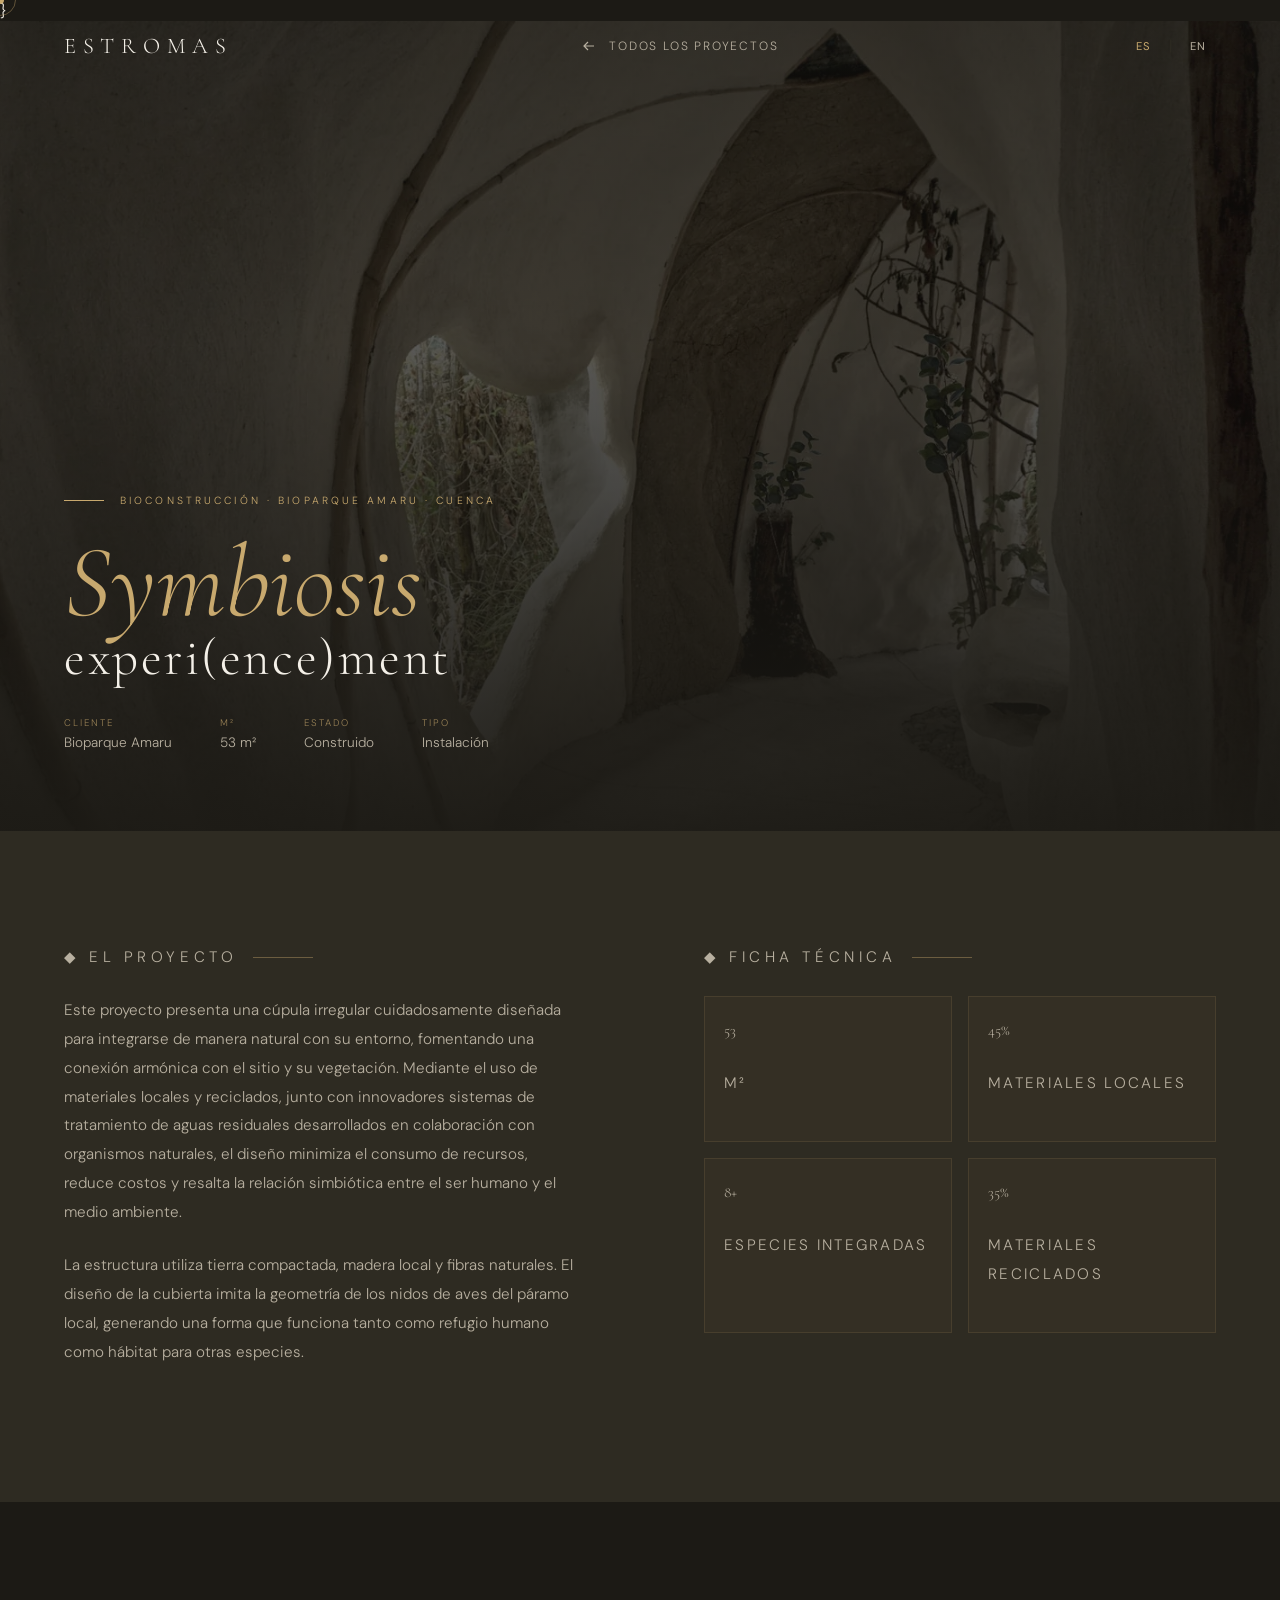
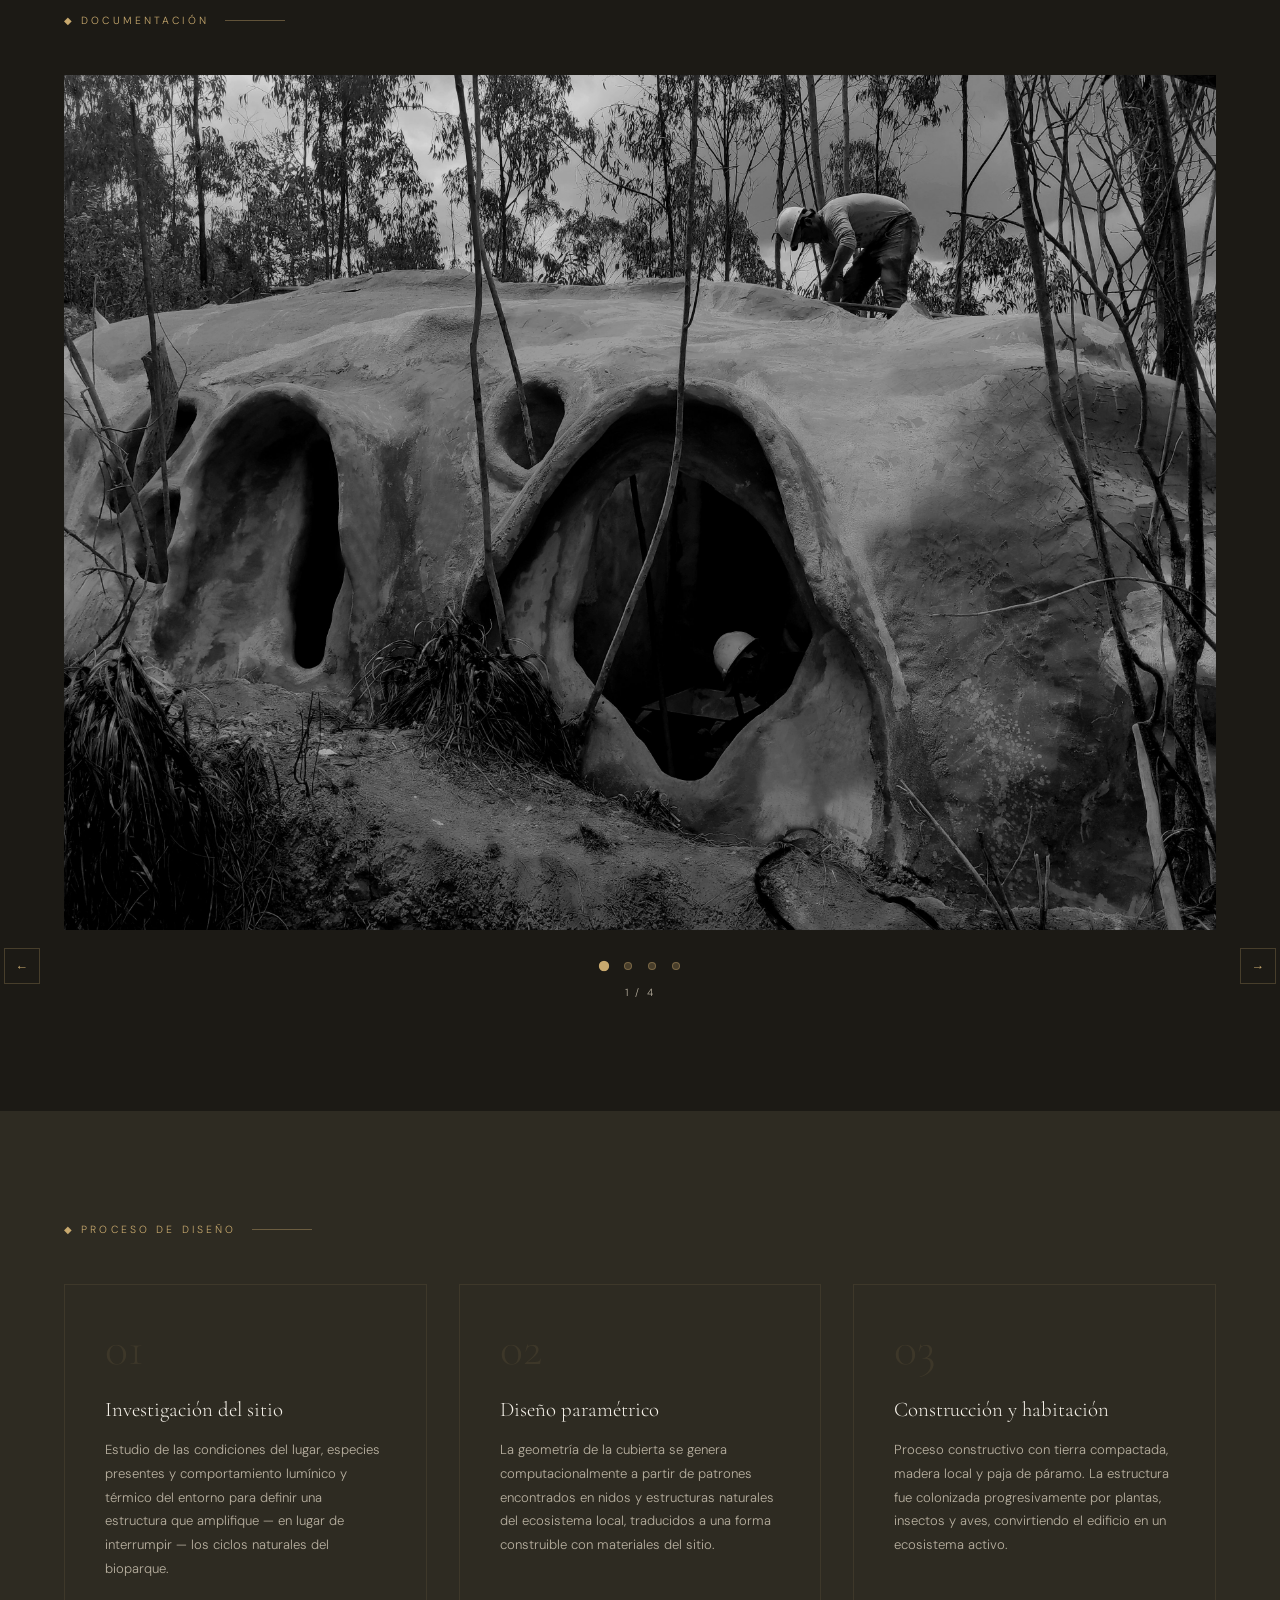
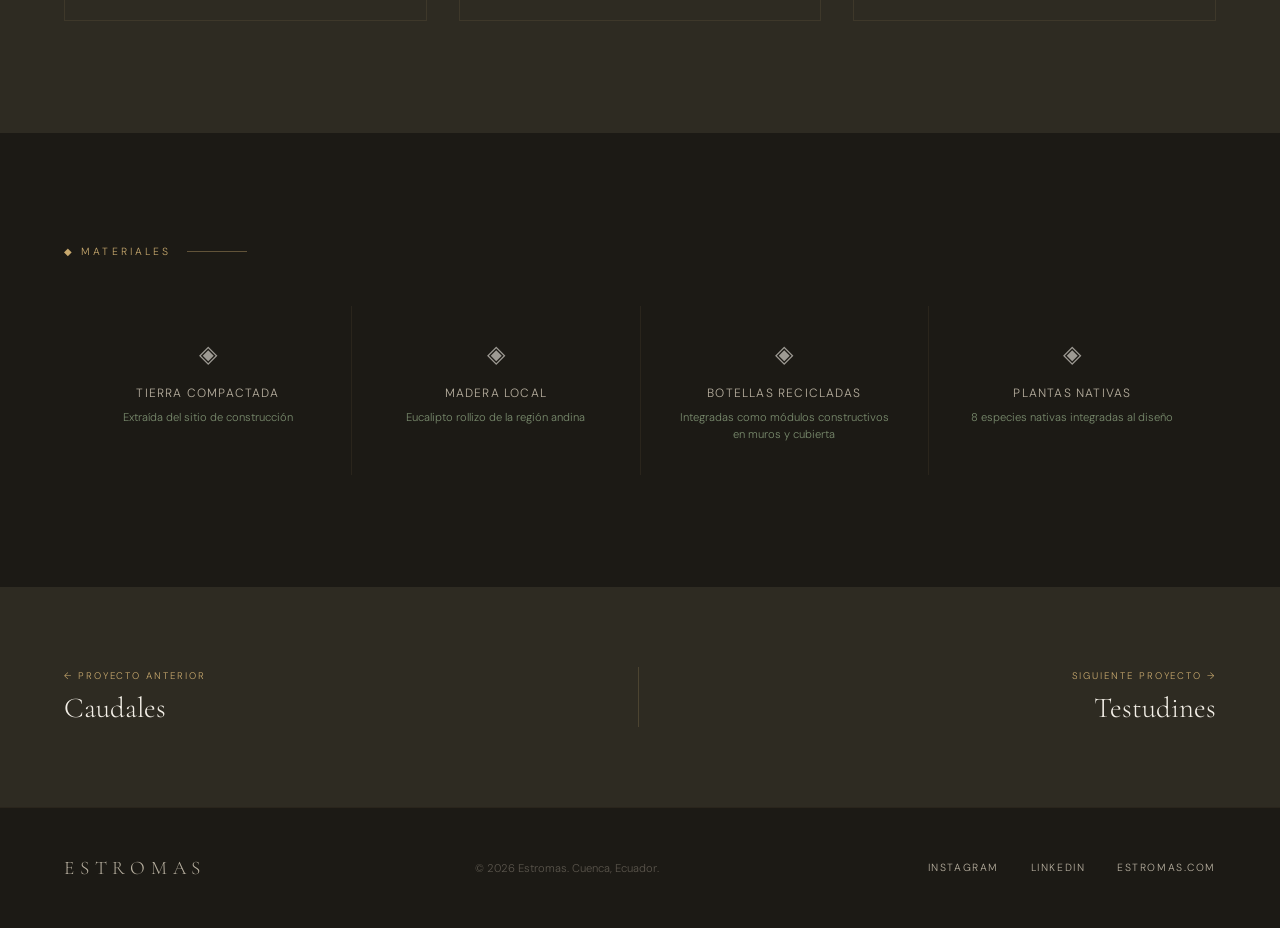
==== commit 13803a78: "Mensaje descriptivo de los cambios" ====
--- a/Symbiosis.html
+++ b/Symbiosis.html
@@ -1,4 +1,4 @@
-<!DOCTYPE html>
+}<!DOCTYPE html>
 <html lang="es">
 <head>
 <meta charset="UTF-8">
@@ -88,7 +88,7 @@
   .reveal-delay-1{transition-delay:.1s;}.reveal-delay-2{transition-delay:.2s;}
   body.lang-en [data-es]{display:none;}body.lang-en [data-en]{display:block;}body.lang-es [data-en]{display:none;}body.lang-es [data-es]{display:block;}
   body.lang-en span[data-es]{display:none;}body.lang-en span[data-en]{display:inline;}body.lang-es span[data-en]{display:none;}body.lang-es span[data-es]{display:inline;}
-  @media(max-width:768px){nav{padding:1.5rem;}.proj-hero{padding:0 1.5rem 4rem;}.proj-section{padding:4rem 1.5rem;}.proj-desc-inner{grid-template-columns:1fr;gap:3rem;}.process-grid{grid-template-columns:1fr;}.tech-grid{grid-template-columns:1fr 1fr;}.proj-nav-inner{flex-direction:column;gap:2rem;text-align:center;}footer{flex-direction:column;gap:1.5rem;text-align:center;padding:2rem 1.5rem;}}
+  @media(max-width:768px){nav{padding:.8rem 1.2rem;flex-wrap:nowrap;gap:.5rem;}.nav-logo{font-size:.75rem;letter-spacing:.12em;white-space:nowrap;flex-shrink:0;}.nav-back{font-size:.55rem;letter-spacing:.05em;gap:.4rem;flex-shrink:1;min-width:0;}.nav-back svg{flex-shrink:0;width:12px;height:12px;}.nav-back span{overflow:hidden;text-overflow:ellipsis;white-space:nowrap;}.nav-lang{flex-shrink:0;}.proj-hero{padding:0 1.5rem 4rem;}.proj-section{padding:4rem 1.5rem;}.proj-desc-inner{grid-template-columns:1fr;gap:3rem;}.process-grid{grid-template-columns:1fr;}.tech-grid{grid-template-columns:1fr 1fr;}.proj-nav-inner{flex-direction:column;gap:2rem;text-align:center;}footer{flex-direction:column;gap:1.5rem;text-align:center;padding:2rem 1.5rem;}}
 </style>
 </head>
 <body class="lang-es">
@@ -151,6 +151,7 @@
 
   <div class="slideshow reveal" id="slideshow">
 
+    <div class="slides-container">
     <!-- SLIDE 1: foto grande sola -->
     <div class="slide active">
       <div class="slide-inner">
@@ -261,6 +262,7 @@
       </div>
     </div>
 
+    </div><!-- end slides-container -->
     <div class="slide-controls">
       <button class="slide-arrow prev" onclick="goToSlide((currentSlide-1+4)%4)">&#8592;</button>
       <button class="slide-dot active" onclick="goToSlide(0)"></button>
@@ -279,15 +281,17 @@
   </div>
 
   <style>
+    /* ── SLIDESHOW BASE ── */
     .slideshow{position:relative;}
-    .slide{position:absolute;top:0;left:0;width:100%;opacity:0;pointer-events:none;transition:opacity 1s cubic-bezier(0.4,0,0.2,1),transform 1s cubic-bezier(0.4,0,0.2,1);transform:scale(1.02);}
-    .slide.active{position:relative;opacity:1;pointer-events:all;transform:scale(1);}
-    .slide-inner{width:100%;height:95vh;overflow:hidden;box-sizing:border-box;}
+    .slides-container{position:relative;width:100%;height:95vh;}
+    .slide{position:absolute;top:0;left:0;width:100%;height:100%;opacity:0;pointer-events:none;transition:opacity 1s ease;}
+    .slide.active{opacity:1;pointer-events:all;}
+    .slide-inner{width:100%;height:95vh;}
     .slide-inner.slide-grid{display:grid;grid-template-columns:1.4fr 1fr;gap:2px;height:95vh;}
     .gallery-item.gi-full{width:100%;height:95vh;overflow:hidden;position:relative;background:var(--bark);cursor:zoom-in;}
     .gallery-item.gi-main{width:100%;height:95vh;overflow:hidden;position:relative;background:var(--bark);cursor:zoom-in;}
     .gi-col{display:flex;flex-direction:column;gap:2px;height:95vh;}
-    .gallery-item.gi-half{width:100%;flex:1;overflow:hidden;position:relative;background:var(--bark);cursor:zoom-in;}
+    .gallery-item.gi-half{flex:1;overflow:hidden;position:relative;background:var(--bark);cursor:zoom-in;}
     .gallery-img,.gallery-item img{width:100%;height:100%;object-fit:cover;filter:brightness(.85);transition:transform .8s,filter .6s;display:block;}
     .gallery-item:hover img{transform:scale(1.04);filter:brightness(.95);}
     .zoom-icon{position:absolute;top:.8rem;right:.8rem;color:rgba(200,169,110,.7);font-size:1rem;opacity:0;transition:opacity .3s;pointer-events:none;}
@@ -298,7 +302,9 @@
     .slide-counter{text-align:center;margin-top:1rem;font-size:.65rem;letter-spacing:.2em;text-transform:uppercase;color:var(--stone);}
     .slide-arrow{position:absolute;top:50%;transform:translateY(-50%);background:none;border:1px solid rgba(200,169,110,.25);color:var(--gold);width:36px;height:36px;display:flex;align-items:center;justify-content:center;cursor:pointer !important;transition:all .3s;font-size:.8rem;}
     .slide-arrow:hover{background:rgba(200,169,110,.1);border-color:rgba(200,169,110,.6);}
-    .slide-arrow.prev{left:-60px;}.slide-arrow.next{right:-60px;}
+    .slide-arrow.prev{left:-60px;}
+    .slide-arrow.next{right:-60px;}
+    /* ── LIGHTBOX ── */
     .lightbox{display:none;position:fixed;inset:0;background:rgba(10,10,8,.96);z-index:1000;align-items:center;justify-content:center;flex-direction:column;gap:1.5rem;padding:2rem;}
     .lightbox.open{display:flex;animation:lbFade .3s ease;}
     @keyframes lbFade{from{opacity:0;}to{opacity:1;}}
@@ -306,92 +312,39 @@
     .lightbox-close:hover{background:var(--gold);color:var(--soil);}
     .lightbox-content{max-width:90vw;max-height:82vh;display:flex;align-items:center;justify-content:center;}
     .lightbox-content img{max-width:88vw;max-height:80vh;object-fit:contain;display:block;}
-    .lightbox-content > div{width:min(85vw,1000px);height:min(65vh,650px);display:flex;align-items:center;justify-content:center;}
     .lightbox-caption{font-size:.7rem;letter-spacing:.2em;text-transform:uppercase;color:var(--stone);text-align:center;}
+    /* ── MÓVIL ── */
     @media(max-width:768px){
-      .slide-arrow.prev{left:-40px;}.slide-arrow.next{right:-40px;}
-      .slide-inner{height:auto;}.slide-inner.slide-grid{grid-template-columns:1fr;}
-      .gallery-item.gi-full,.gallery-item.gi-main{aspect-ratio:4/3;height:auto;}
-      .gi-col{grid-template-columns:1fr 1fr;grid-template-rows:auto;height:auto;}
-      .gallery-item.gi-half{aspect-ratio:4/3;height:auto;}
-    }
-
-    @media(max-width:768px){
-      /* Slideshow móvil — foto grande a 55vh, pequeñas como fila */
-      .slide-inner{height:auto !important;}
+      .slides-container{height:360px !important;}
+      .slide{height:360px !important;}
+      .slide-inner{height:360px !important;}
       .slide-inner.slide-grid{
         display:flex !important;
-        flex-direction:column;
-        height:auto !important;
+        flex-direction:column !important;
+        grid-template-columns:unset !important;
+        height:360px !important;
         gap:2px;
       }
-      .gallery-item.gi-full{
-        width:100%;
-        height:55vh !important;
-        min-height:280px;
-        aspect-ratio:unset !important;
-      }
-      .gallery-item.gi-main{
-        width:100%;
-        height:55vh !important;
-        min-height:280px;
-        aspect-ratio:unset !important;
-      }
+      .gallery-item.gi-full{height:360px !important;}
+      .gallery-item.gi-main{height:230px !important;width:100% !important;flex:unset !important;}
       .gi-col{
         display:grid !important;
-        grid-template-columns:1fr 1fr;
-        grid-template-rows:auto;
-        height:auto !important;
+        grid-template-columns:1fr 1fr !important;
+        height:128px !important;
+        width:100% !important;
+        flex:unset !important;
         gap:2px;
       }
-      .gallery-item.gi-half{
-        width:100%;
-        height:30vw !important;
-        min-height:120px;
-        flex:unset !important;
-        aspect-ratio:unset !important;
-      }
-      /* Flechas de navegación más accesibles en móvil */
-      .slide-arrow{
-        width:44px !important;
-        height:44px !important;
-        font-size:1rem !important;
-      }
-      .slide-arrow.prev{left:-20px !important;}
-      .slide-arrow.next{right:-20px !important;}
-      .slide-controls{padding:0 24px;}
-      /* Hero en móvil */
-      .proj-hero{height:70vh !important;min-height:400px;padding:0 1.5rem 3rem !important;}
-      .proj-title-wrap h1{line-height:1.15 !important;}
-      .proj-title-wrap h1 .t1{font-size:clamp(1.8rem,7vw,3rem) !important;}
-      .proj-title-wrap h1 .t2{font-size:clamp(1rem,4.5vw,1.8rem) !important;}
-      /* Descripción en móvil */
-      .proj-desc-inner{grid-template-columns:1fr !important;gap:3rem !important;}
-      .proj-specs-grid{grid-template-columns:1fr 1fr !important;}
-      /* Proceso en móvil */
-      .process-grid{grid-template-columns:1fr !important;}
-      /* Materiales en móvil */
-      .tech-grid{grid-template-columns:1fr 1fr !important;}
-      /* Nav proyecto en móvil */
-      .proj-nav-inner{flex-direction:column !important;gap:2rem !important;text-align:center !important;}
-      .proj-nav-divider{width:60px !important;height:1px !important;}
-      /* Footer en móvil */
-      footer{flex-direction:column !important;align-items:flex-start !important;padding:2.5rem 1.5rem !important;gap:1.2rem !important;}
-      /* Lightbox en móvil */
-      .lightbox-content img{max-width:95vw !important;max-height:75vh !important;}
-      .lightbox-close{top:1rem !important;right:1rem !important;}
+      .gallery-item.gi-half{height:128px !important;flex:unset !important;}
+      .slide-arrow.prev{left:-18px;}
+      .slide-arrow.next{right:-18px;}
+      .slide-arrow{width:40px;height:40px;}
+      .lightbox-content img{max-width:95vw;max-height:75vh;}
+      .lightbox-close{top:1rem;right:1rem;}
     }
-    @media(max-width:480px){
-      .gallery-item.gi-full,.gallery-item.gi-main{height:50vw !important;min-height:220px;}
-      .gallery-item.gi-half{height:28vw !important;min-height:100px;}
-      .proj-section{padding:3rem 1.2rem !important;}
-    }
+    /* ── TABLET ── */
     @media(min-width:769px) and (max-width:1024px){
-      .slide-inner{height:70vh !important;}
-      .slide-inner.slide-grid{height:70vh !important;}
-      .gallery-item.gi-full,.gallery-item.gi-main{height:70vh !important;}
-      .gi-col{height:70vh !important;}
-      .proj-desc-inner{gap:4rem !important;}
+      .slides-container{height:70vh;}
     }
   </style>
 
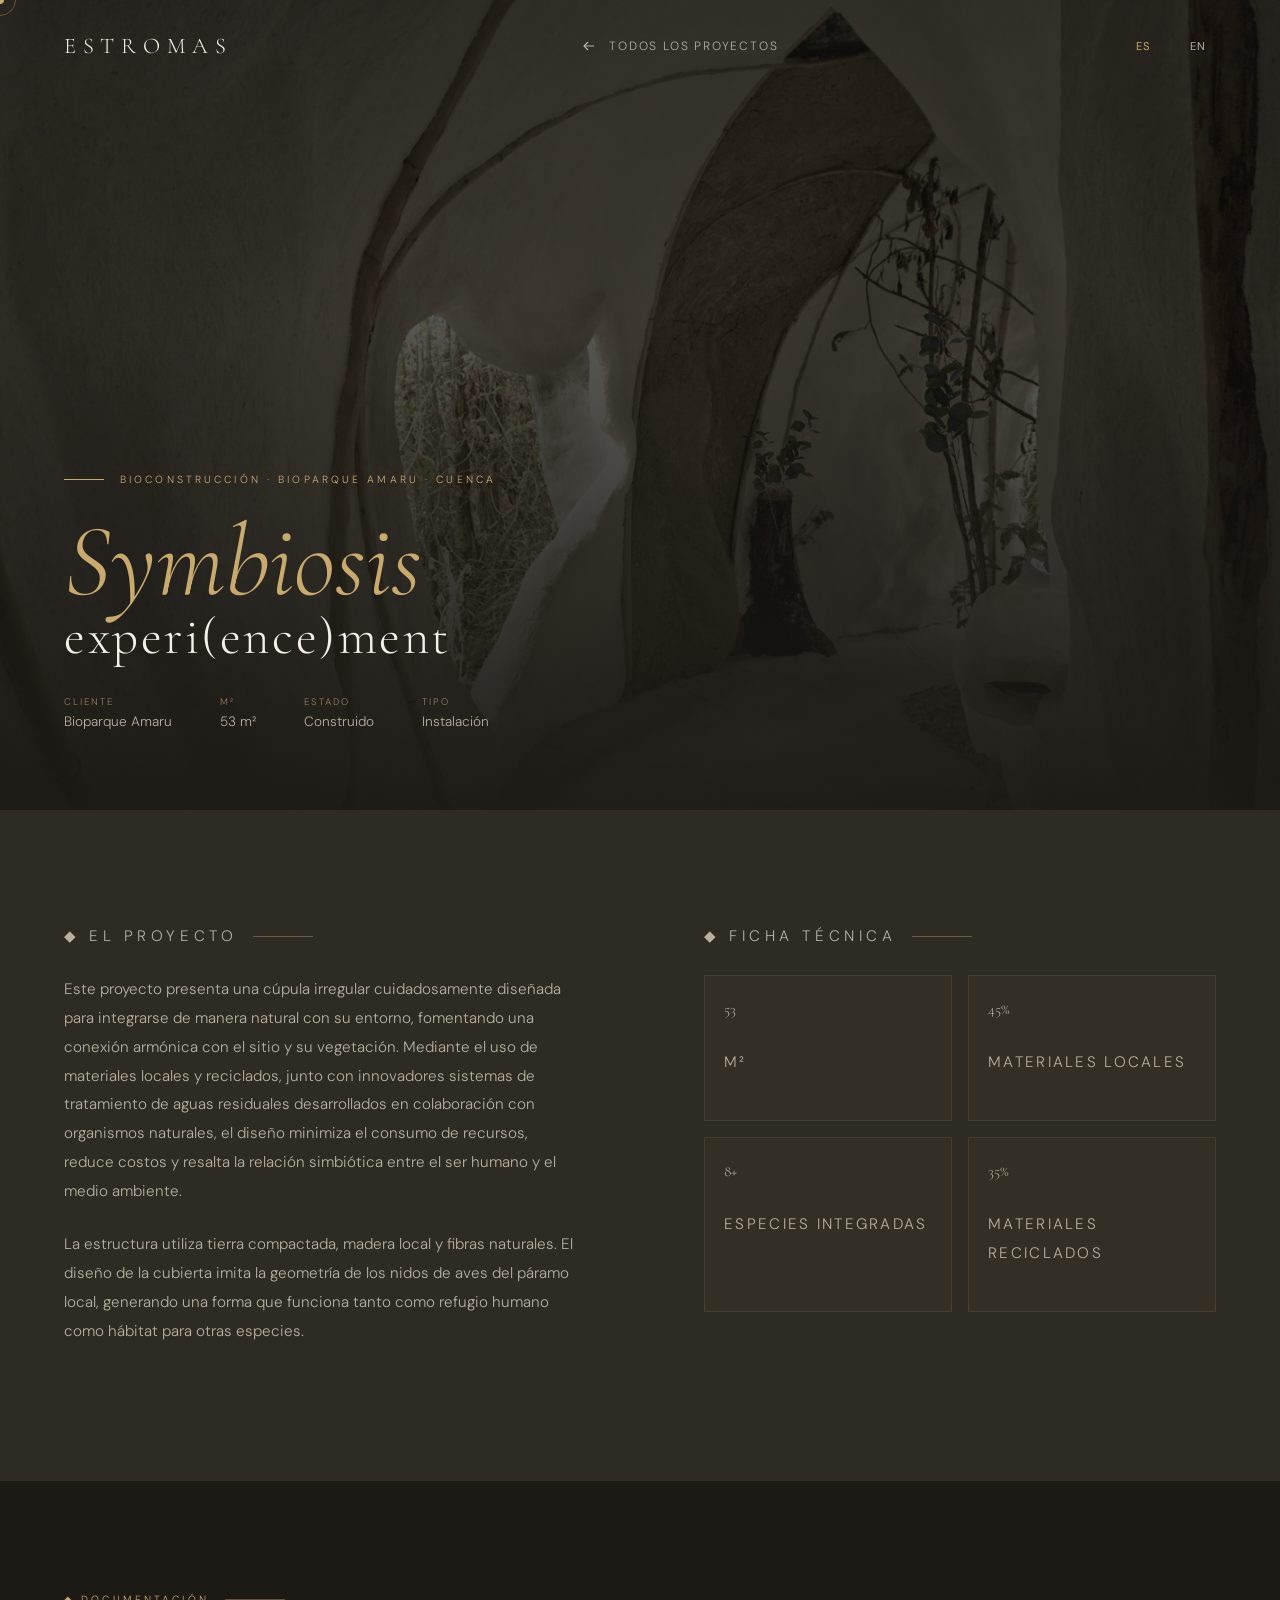
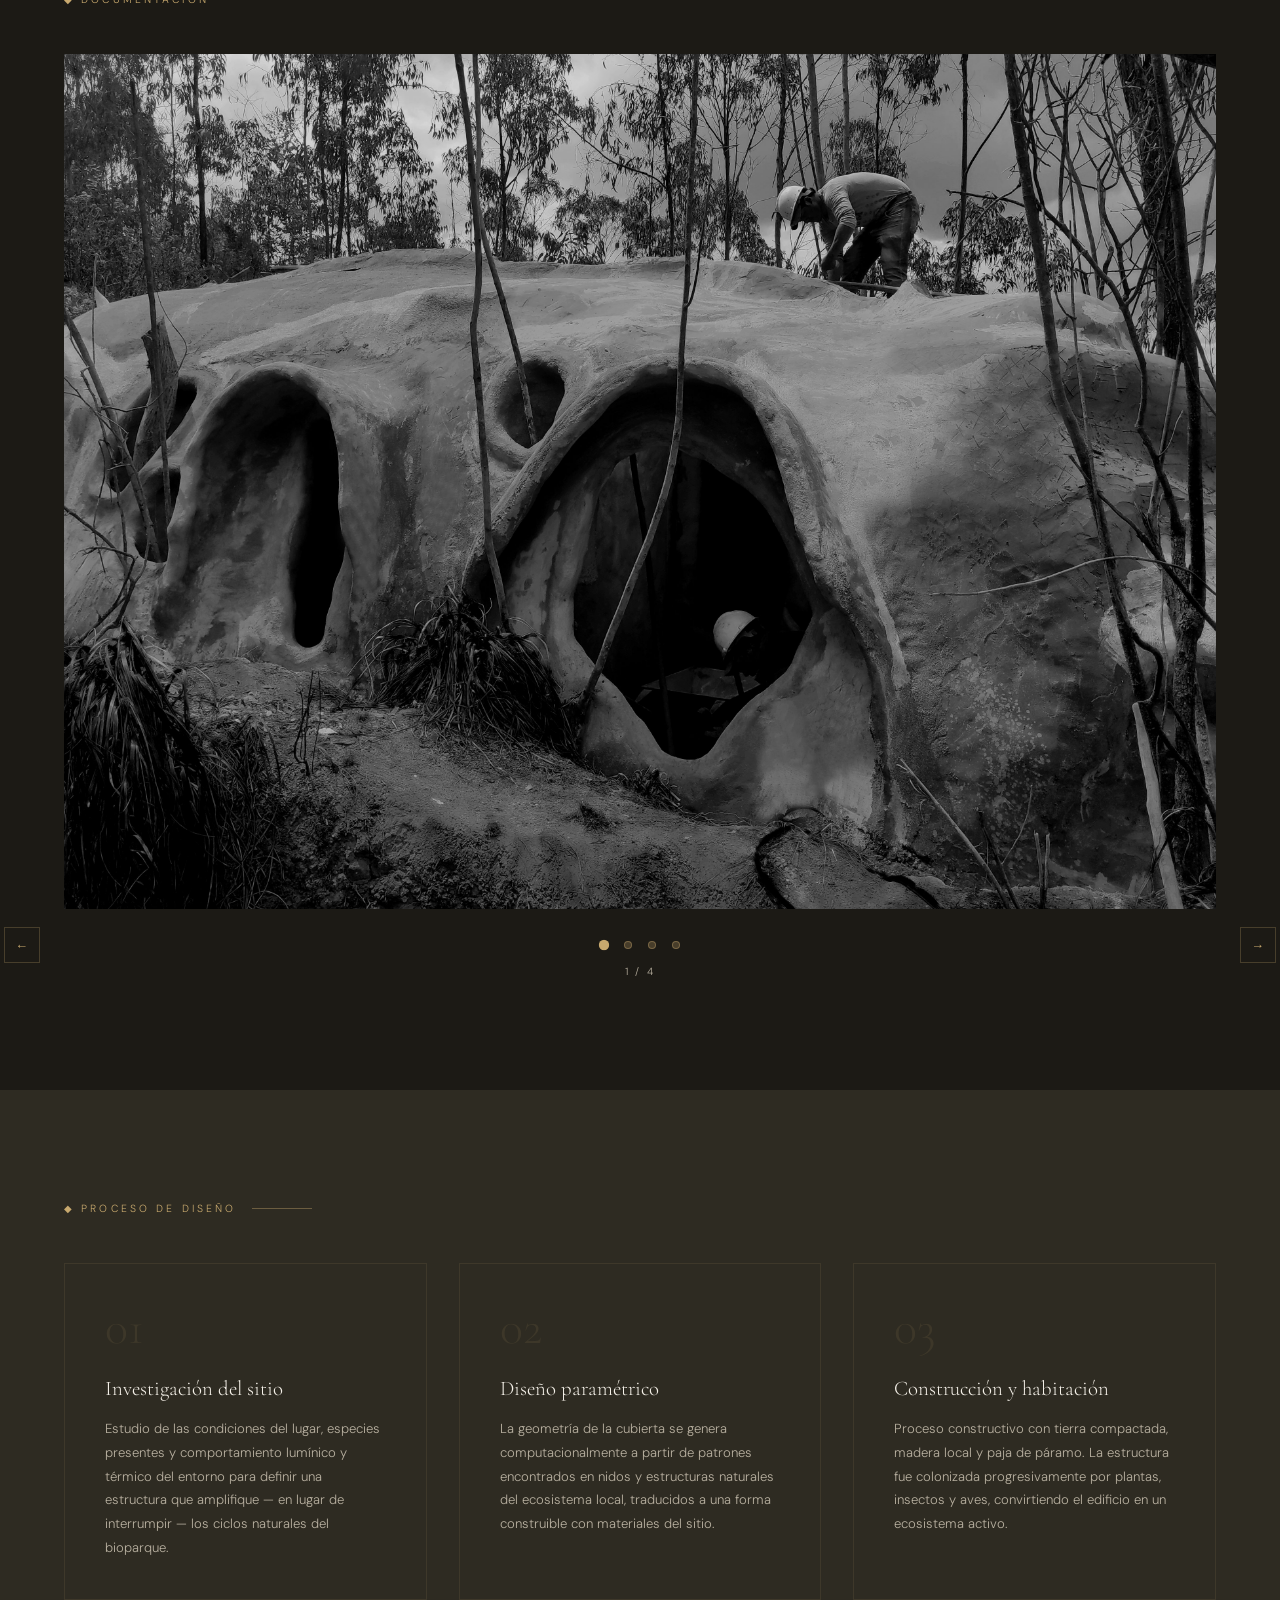
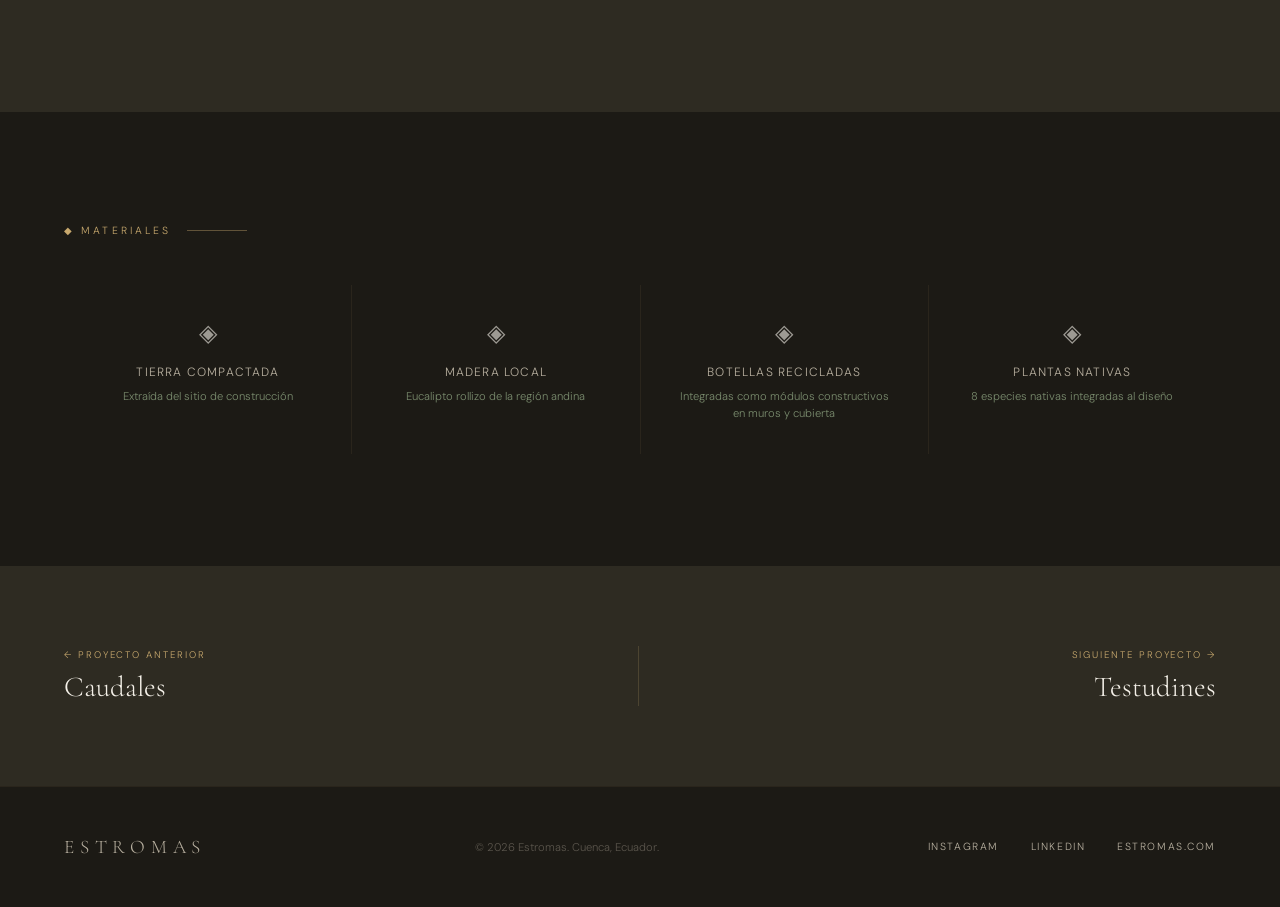
==== commit 4788a2fa: "Update Symbiosis.html" ====
--- a/Symbiosis.html
+++ b/Symbiosis.html
@@ -1,4 +1,4 @@
-}<!DOCTYPE html>
+<!DOCTYPE html>
 <html lang="es">
 <head>
 <meta charset="UTF-8">
@@ -424,4 +424,4 @@
   setLang('es');
 </script>
 </body>
-</html>+</html>
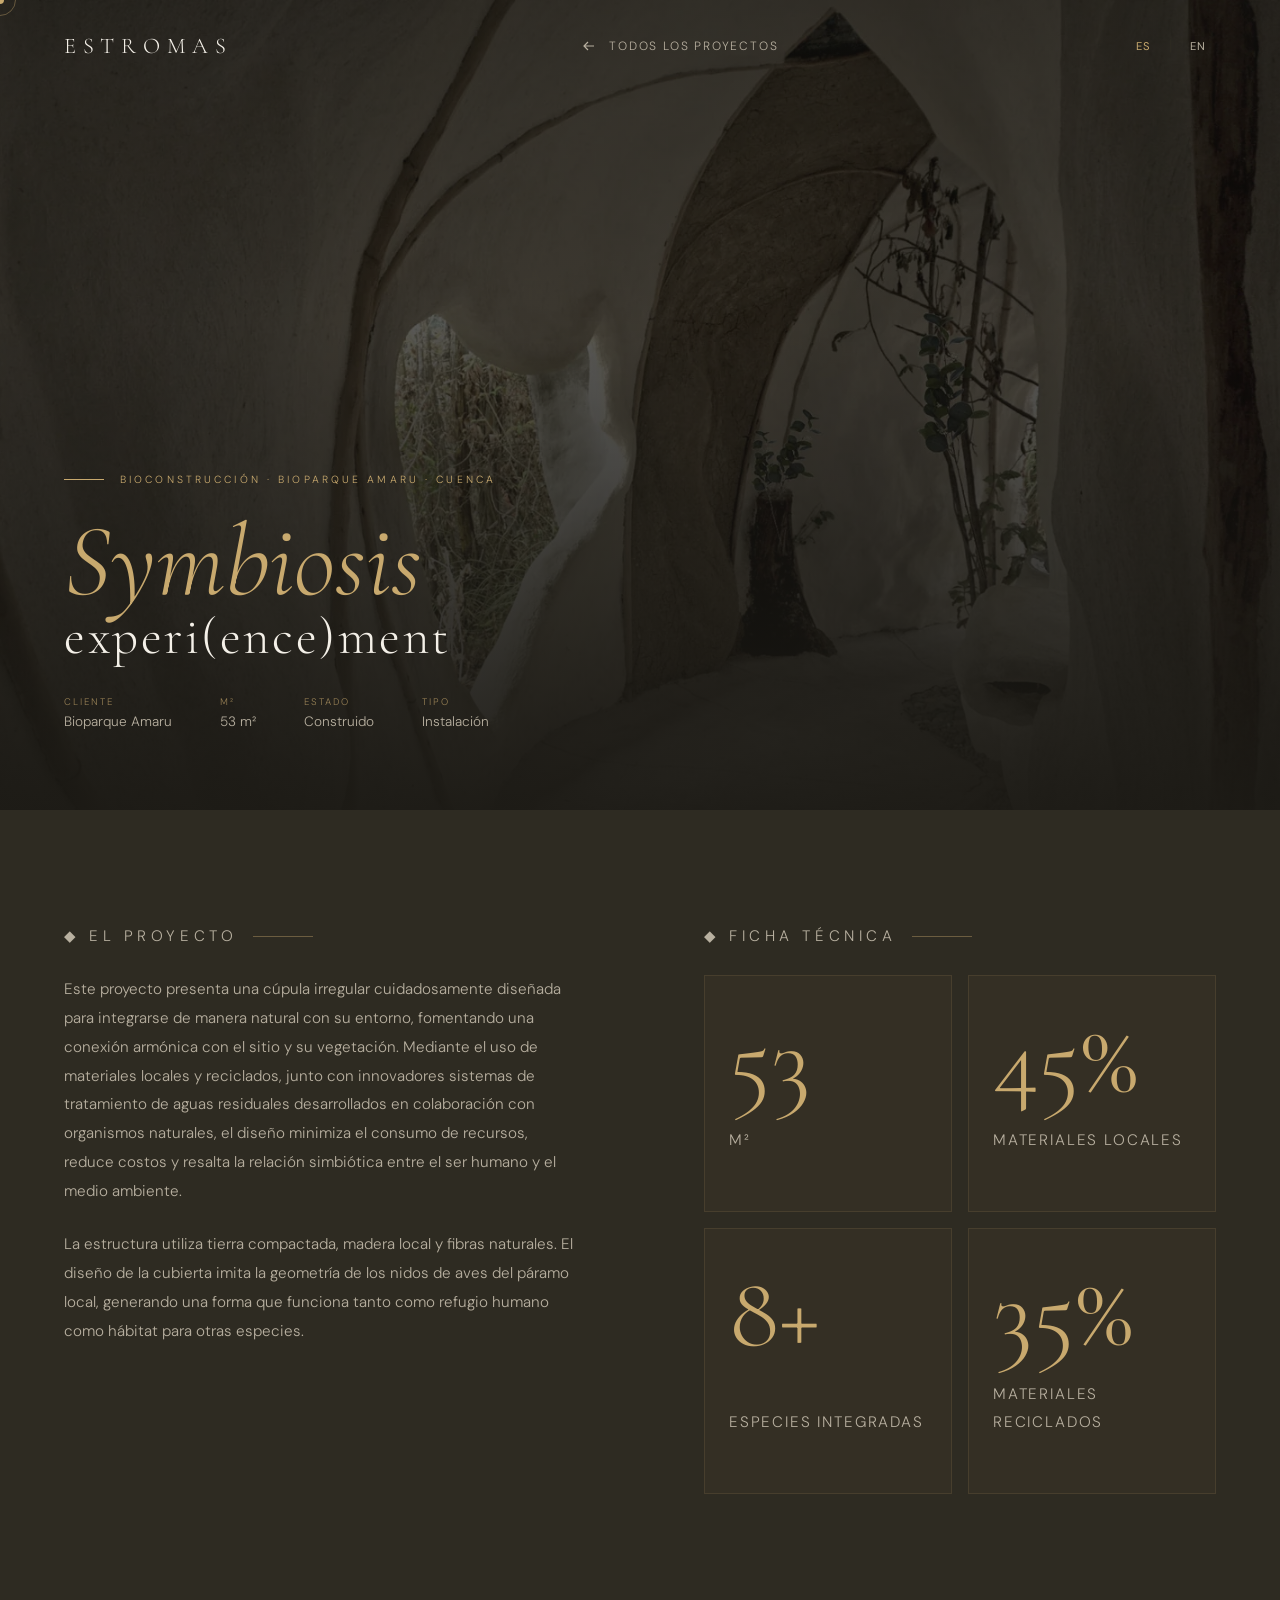
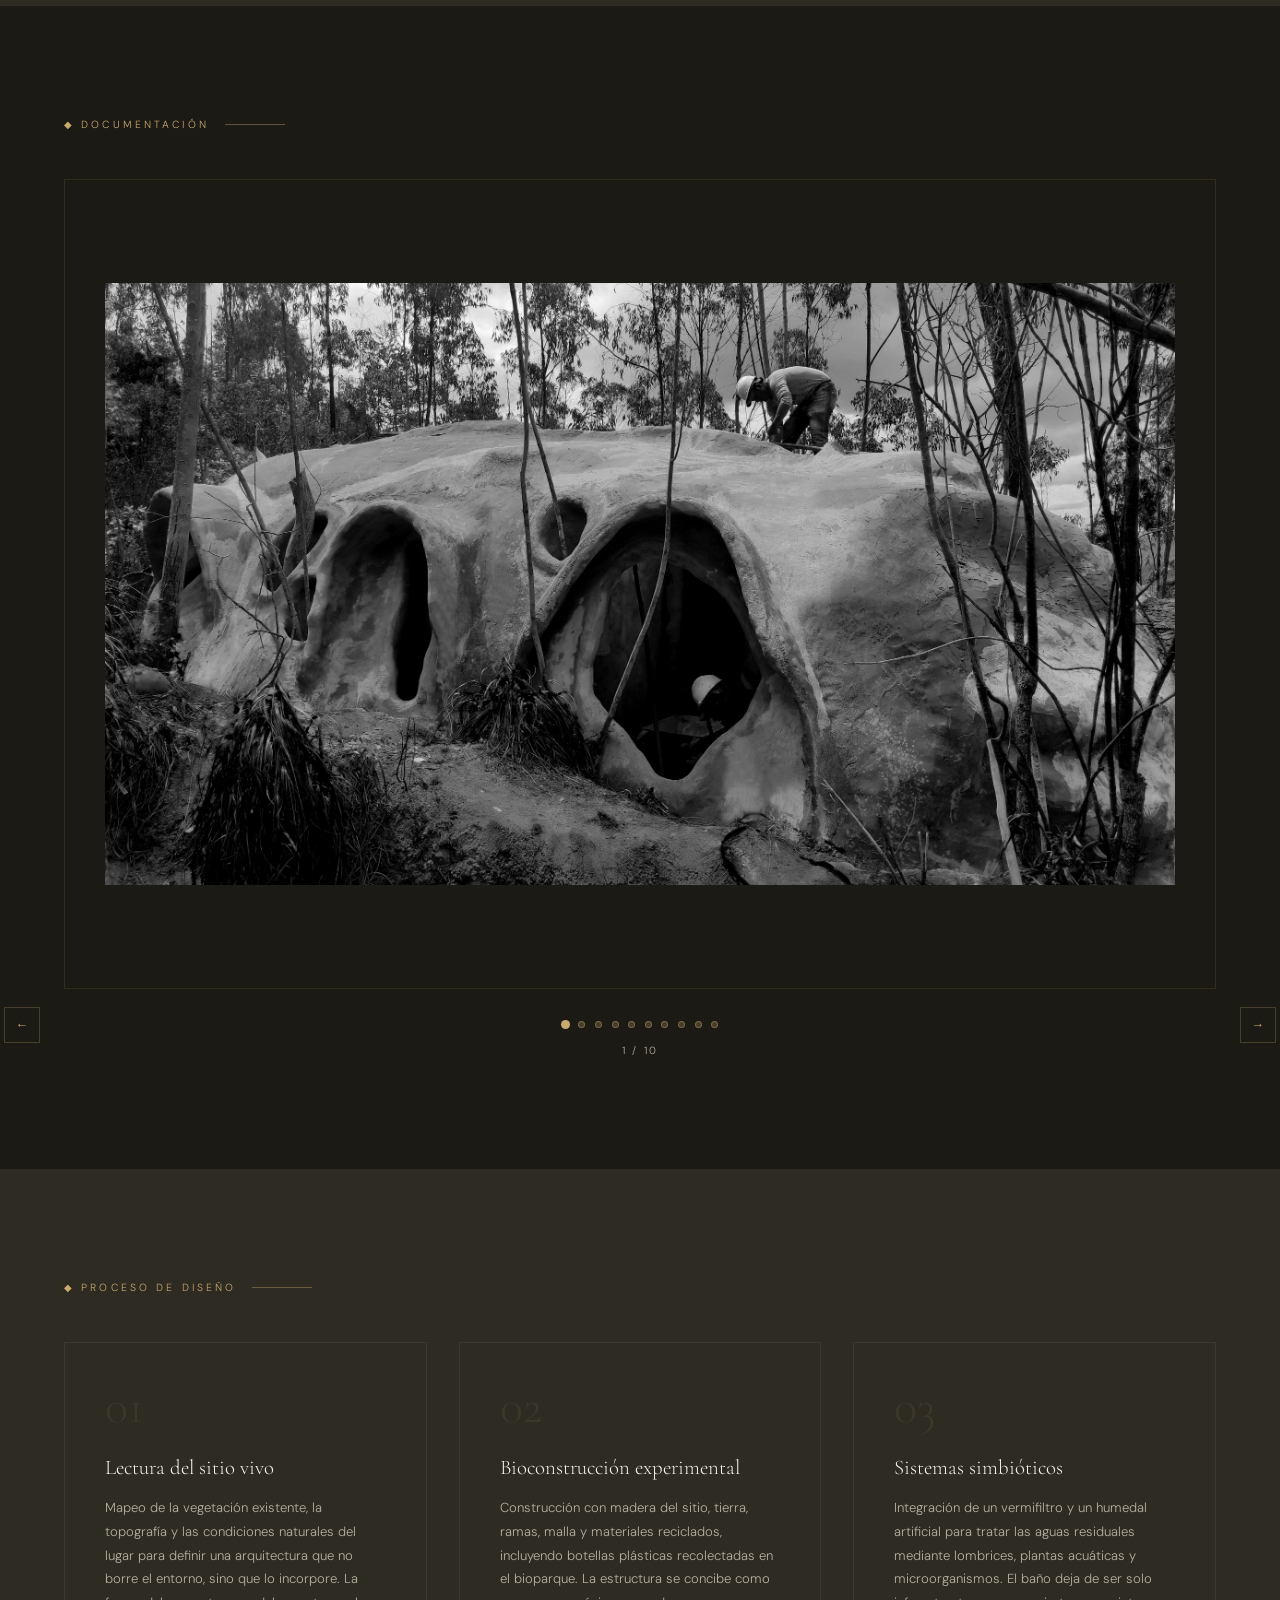
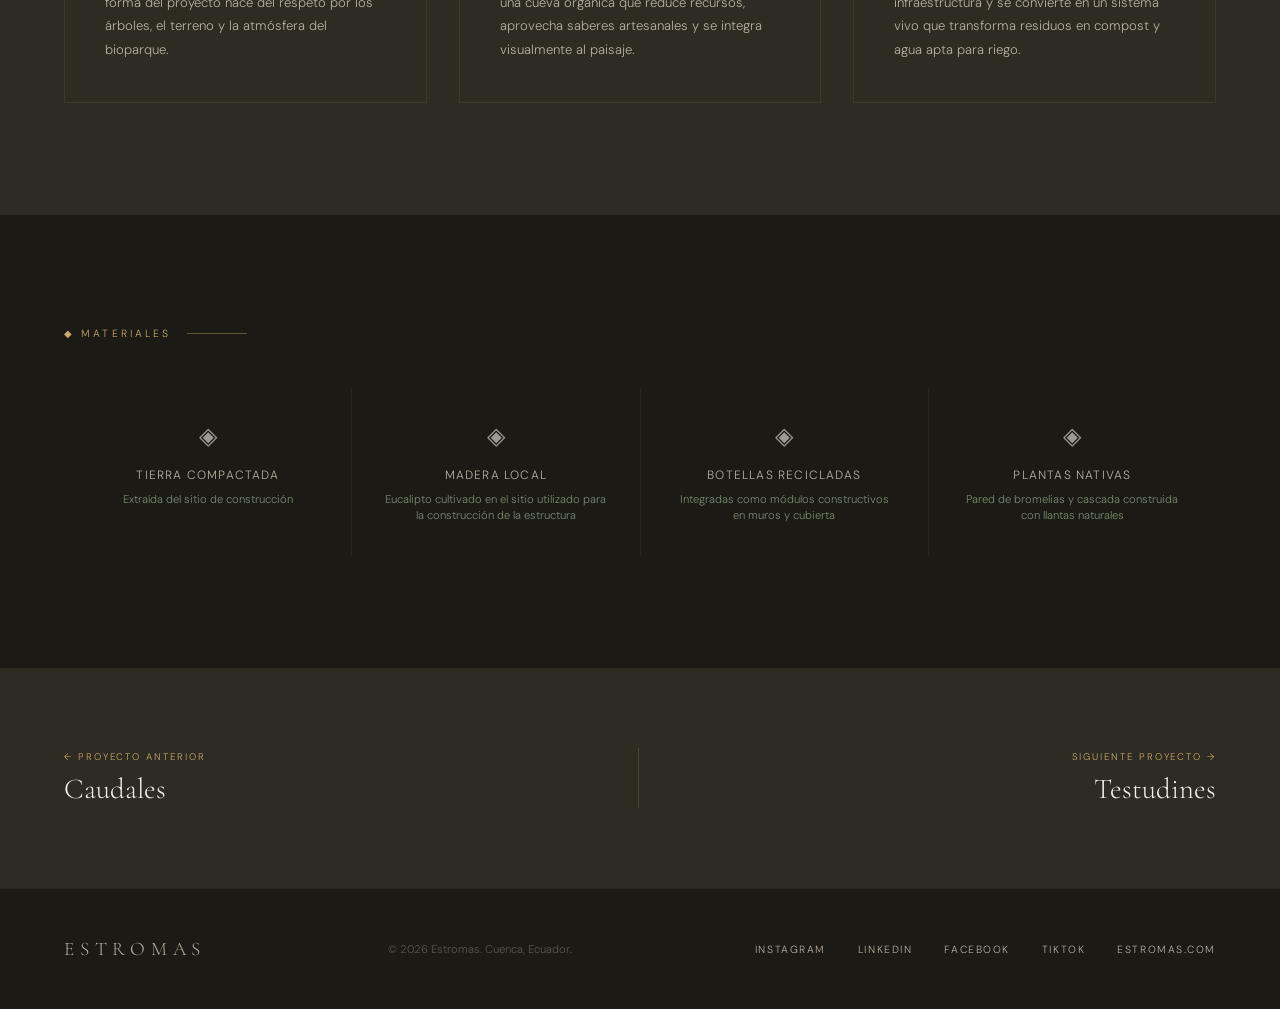
==== commit 5542fe30: "Mensaje descriptivo de los cambios" ====
--- a/Symbiosis.html
+++ b/Symbiosis.html
@@ -48,9 +48,9 @@
   .proj-desc-inner{display:grid;grid-template-columns:1fr 1fr;gap:8rem;align-items:start;}
   .proj-desc p{font-size:.95rem;line-height:1.9;color:var(--stone);margin-bottom:1.5rem;}
   .proj-specs-grid{display:grid;grid-template-columns:1fr 1fr;gap:1rem;}
-  .spec{padding:1.2rem;border:1px solid rgba(200,169,110,0.12);background:rgba(200,169,110,0.03);}
-  .spec-num{font-family:'Cormorant Garamond',serif;font-size:2rem;font-weight:300;color:var(--gold);line-height:1;margin-bottom:.3rem;}
-  .spec-label{font-size:.65rem;letter-spacing:.15em;text-transform:uppercase;color:var(--stone);}
+  .spec{padding: 2rem 1.5rem;border:1px solid rgba(200,169,110,0.12);background:rgba(200,169,110,0.03);display:flex;flex-direction:column;justify-content:space-between;}
+  .spec-num{font-family:'Cormorant Garamond',serif;font-size:clamp(4rem,8vw,7rem);font-weight:300;color:var(--gold);line-height:1;margin-bottom:1rem;display:block;}
+  .spec-label{font-size:.6rem;letter-spacing:.12em;text-transform:uppercase;color:var(--stone);line-height:1.5;}
   .proj-gallery{background:var(--soil);}
   .gallery-placeholder{width:100%;height:100%;display:flex;align-items:center;justify-content:center;}
   .gp-1{background:linear-gradient(135deg,#1a2012,#2d3a20);}
@@ -137,10 +137,10 @@
     <div class="reveal reveal-delay-1">
       <p class="section-label"><span data-es>◆ Ficha Técnica</span><span data-en>◆ Technical Sheet</span></p>
       <div class="proj-specs-grid">
-        <div class="spec"><p class="spec-num">53</p><p class="spec-label">m²</p></div>
-        <div class="spec"><p class="spec-num">45%</p><p class="spec-label" data-es>Materiales locales</p><p class="spec-label" data-en>Local materials</p></div>
-        <div class="spec"><p class="spec-num">8+</p><p class="spec-label" data-es>Especies integradas</p><p class="spec-label" data-en>Integrated species</p></div>
-        <div class="spec"><p class="spec-num">35%</p><p class="spec-label" data-es>Materiales reciclados</p><p class="spec-label" data-en>Recycled materials</p></div>
+        <div class="spec"><p class="spec-num" style="font-size:clamp(4rem,8vw,7rem);font-family:'Cormorant Garamond',serif;font-weight:300;color:#C8A96E;line-height:1;margin-bottom:1rem;display:block;">53</p><p class="spec-label">m²</p></div>
+        <div class="spec"><p class="spec-num" style="font-size:clamp(4rem,8vw,7rem);font-family:'Cormorant Garamond',serif;font-weight:300;color:#C8A96E;line-height:1;margin-bottom:1rem;display:block;">45%</p><p class="spec-label" data-es>Materiales locales</p><p class="spec-label" data-en>Local materials</p></div>
+        <div class="spec"><p class="spec-num" style="font-size:clamp(4rem,8vw,7rem);font-family:'Cormorant Garamond',serif;font-weight:300;color:#C8A96E;line-height:1;margin-bottom:1rem;display:block;">8+</p><p class="spec-label" data-es>Especies integradas</p><p class="spec-label" data-en>Integrated species</p></div>
+        <div class="spec"><p class="spec-num" style="font-size:clamp(4rem,8vw,7rem);font-family:'Cormorant Garamond',serif;font-weight:300;color:#C8A96E;line-height:1;margin-bottom:1rem;display:block;">35%</p><p class="spec-label" data-es>Materiales reciclados</p><p class="spec-label" data-en>Recycled materials</p></div>
       </div>
     </div>
   </div>
@@ -150,243 +150,206 @@
   <p class="section-label reveal"><span data-es>◆ Documentación</span><span data-en>◆ Documentation</span></p>
 
   <div class="slideshow reveal" id="slideshow">
-
     <div class="slides-container">
-    <!-- SLIDE 1: foto grande sola -->
-    <div class="slide active">
-      <div class="slide-inner">
-        <div class="gallery-item gi-full" onclick="openLightbox(this)">
-          <!-- ============================================
-          📷 SLIDE 1 — FOTO GRANDE SOLA
-          Cambia el src por tu imagen:
-          ============================================ -->
-          <img src="proyectos\symbiosis\1708313578633.jpg" class="gallery-img">
-          <span class="zoom-icon">⊕</span>
-        </div>
-      </div>
-    </div>
-
-    <!-- SLIDE 2: 1 grande + 2 pequeñas -->
-    <div class="slide">
-      <div class="slide-inner slide-grid">
-        <div class="gallery-item gi-main" onclick="openLightbox(this)">
-          <!-- ============================================
-          📷 SLIDE 2 — FOTO GRANDE
-          Cambia el src por tu imagen:
-          ============================================ -->
-          <img src="proyectos/symbiosis/11_pasillo_organico_interior.webp" class="gallery-img">
-          <span class="zoom-icon">⊕</span>
-        </div>
-        <div class="gi-col">
-          <div class="gallery-item gi-half" onclick="openLightbox(this)">
-            <!-- ============================================
-            📷 SLIDE 2 — FOTO PEQUEÑA 1
-            Cambia el src por tu imagen:
-            ============================================ -->
-            <img src="proyectos\symbiosis\02_detalle_muro_organico.webp" class="gallery-img">
-            <span class="zoom-icon">⊕</span>
-          </div>
-          <div class="gallery-item gi-half" onclick="openLightbox(this)">
-            <!-- ============================================
-            📷 SLIDE 2 — FOTO PEQUEÑA 2
-            Cambia el src por tu imagen:
-            ============================================ -->
-            <img src="proyectos\symbiosis\08_bano_vermifiltro_interior.webp" class="gallery-img">
-            <span class="zoom-icon">⊕</span>
-          </div>
-        </div>
-      </div>
-    </div>
-
-    <!-- SLIDE 3: 1 grande + 2 pequeñas -->
-    <div class="slide">
-      <div class="slide-inner slide-grid">
-        <div class="gallery-item gi-main" onclick="openLightbox(this)">
-          <!-- ============================================
-          📷 SLIDE 3 — FOTO GRANDE
-          Cambia el src por tu imagen:
-          ============================================ -->
-          <img src="proyectos\symbiosis\06_planta_arquitectonica.webp" class="gallery-img">
-          <span class="zoom-icon">⊕</span>
-        </div>
-        <div class="gi-col">
-          <div class="gallery-item gi-half" onclick="openLightbox(this)">
-            <!-- ============================================
-            📷 SLIDE 3 — FOTO PEQUEÑA 1
-            Cambia el src por tu imagen:
-            ============================================ -->
-            <img src="proyectos\symbiosis\10_bano_detalle_espanol.webp" class="gallery-img">
-            <span class="zoom-icon">⊕</span>
-          </div>
-          <div class="gallery-item gi-half" onclick="openLightbox(this)">
-            <!-- ============================================
-            📷 SLIDE 3 — FOTO PEQUEÑA 2
-            Cambia el src por tu imagen:
-            ============================================ -->
-            <img src="proyectos\symbiosis\01_bano_vermifiltro_boceto_ingles.webp" class="gallery-img">
-            <span class="zoom-icon">⊕</span>
-          </div>
-        </div>
-      </div>
-    </div>
-
-    <!-- SLIDE 4: 1 grande + 2 pequeñas -->
-    <div class="slide">
-      <div class="slide-inner slide-grid">
-        <div class="gallery-item gi-main" onclick="openLightbox(this)">
-          <!-- ============================================
-          📷 SLIDE 4 — FOTO GRANDE
-          Cambia el src por tu imagen:
-          ============================================ -->
-          <img src="proyectos\symbiosis\07_vermifiltro_toma_muestra.webp" class="gallery-img">
-          <span class="zoom-icon">⊕</span>
-        </div>
-        <div class="gi-col">
-          <div class="gallery-item gi-half" onclick="openLightbox(this)">
-            <!-- ============================================
-            📷 SLIDE 4 — FOTO PEQUEÑA 1
-            Cambia el src por tu imagen:
-            ============================================ -->
-            <img src="proyectos\symbiosis\05_humedal_detalle.webp" class="gallery-img">
-            <span class="zoom-icon">⊕</span>
-          </div>
-          <div class="gallery-item gi-half" onclick="openLightbox(this)">
-            <!-- ============================================
-            📷 SLIDE 4 — FOTO PEQUEÑA 2
-            Cambia el src por tu imagen:
-            ============================================ -->
-            <img src="proyectos\symbiosis\lombrices.png" class="gallery-img">
-            <span class="zoom-icon">⊕</span>
-          </div>
-        </div>
-      </div>
-    </div>
-
-    </div><!-- end slides-container -->
+
+      <!-- ============================================
+      📷 SLIDE 1 — cambia el src por tu imagen:
+      ============================================ -->
+      <div class="slide active">
+        <div class="slide-frame">
+          <img src="proyectos/symbiosis/1708313578633.jpg" class="slide-img" alt="">
+          <span class="zoom-icon" onclick="openLightbox(this.previousElementSibling)">⊕</span>
+        </div>
+      </div>
+
+      <!-- ============================================
+      📷 SLIDE 2 — cambia el src por tu imagen:
+      ============================================ -->
+      <div class="slide">
+        <div class="slide-frame">
+          <img src="proyectos/symbiosis/11_pasillo_organico_interior.webp" class="slide-img" alt="">
+          <span class="zoom-icon" onclick="openLightbox(this.previousElementSibling)">⊕</span>
+        </div>
+      </div>
+
+      <!-- ============================================
+      📷 SLIDE 3 — cambia el src por tu imagen:
+      ============================================ -->
+      <div class="slide">
+        <div class="slide-frame">
+          <img src="proyectos/symbiosis/02_detalle_muro_organico.webp" class="slide-img" alt="">
+          <span class="zoom-icon" onclick="openLightbox(this.previousElementSibling)">⊕</span>
+        </div>
+      </div>
+
+      <!-- ============================================
+      📷 SLIDE 4 — cambia el src por tu imagen:
+      ============================================ -->
+      <div class="slide">
+        <div class="slide-frame">
+          <img src="proyectos/symbiosis/08_bano_vermifiltro_interior.webp" class="slide-img" alt="">
+          <span class="zoom-icon" onclick="openLightbox(this.previousElementSibling)">⊕</span>
+        </div>
+      </div>
+
+      <!-- ============================================
+      📷 SLIDE 5 — cambia el src por tu imagen:
+      ============================================ -->
+      <div class="slide">
+        <div class="slide-frame">
+          <img src="proyectos/symbiosis/06_planta_arquitectonica.webp" class="slide-img" alt="">
+          <span class="zoom-icon" onclick="openLightbox(this.previousElementSibling)">⊕</span>
+        </div>
+      </div>
+
+      <!-- ============================================
+      📷 SLIDE 6 — cambia el src por tu imagen:
+      ============================================ -->
+      <div class="slide">
+        <div class="slide-frame">
+          <img src="proyectos/symbiosis/10_bano_detalle_espanol.webp" class="slide-img" alt="">
+          <span class="zoom-icon" onclick="openLightbox(this.previousElementSibling)">⊕</span>
+        </div>
+      </div>
+
+      <!-- ============================================
+      📷 SLIDE 7 — cambia el src por tu imagen:
+      ============================================ -->
+      <div class="slide">
+        <div class="slide-frame">
+          <img src="proyectos/symbiosis/01_bano_vermifiltro_boceto_ingles.webp" class="slide-img" alt="">
+          <span class="zoom-icon" onclick="openLightbox(this.previousElementSibling)">⊕</span>
+        </div>
+      </div>
+
+      <!-- ============================================
+      📷 SLIDE 8 — cambia el src por tu imagen:
+      ============================================ -->
+      <div class="slide">
+        <div class="slide-frame">
+          <img src="proyectos/symbiosis/07_vermifiltro_toma_muestra.webp" class="slide-img" alt="">
+          <span class="zoom-icon" onclick="openLightbox(this.previousElementSibling)">⊕</span>
+        </div>
+      </div>
+
+      <!-- ============================================
+      📷 SLIDE 9 — cambia el src por tu imagen:
+      ============================================ -->
+      <div class="slide">
+        <div class="slide-frame">
+          <img src="proyectos/symbiosis/05_humedal_detalle.webp" class="slide-img" alt="">
+          <span class="zoom-icon" onclick="openLightbox(this.previousElementSibling)">⊕</span>
+        </div>
+      </div>
+
+      <!-- ============================================
+      📷 SLIDE 10 — cambia el src por tu imagen:
+      ============================================ -->
+      <div class="slide">
+        <div class="slide-frame">
+          <img src="proyectos/symbiosis/lombrices.png" class="slide-img" alt="">
+          <span class="zoom-icon" onclick="openLightbox(this.previousElementSibling)">⊕</span>
+        </div>
+      </div>
+
+    </div>
+
     <div class="slide-controls">
-      <button class="slide-arrow prev" onclick="goToSlide((currentSlide-1+4)%4)">&#8592;</button>
+      <button class="slide-arrow prev" onclick="goToSlide((currentSlide-1+10)%10)">&#8592;</button>
       <button class="slide-dot active" onclick="goToSlide(0)"></button>
       <button class="slide-dot" onclick="goToSlide(1)"></button>
       <button class="slide-dot" onclick="goToSlide(2)"></button>
       <button class="slide-dot" onclick="goToSlide(3)"></button>
-      <button class="slide-arrow next" onclick="goToSlide((currentSlide+1)%4)">&#8594;</button>
-    </div>
-  </div>
-  <p class="slide-counter" id="slideCounter">1 / 4</p>
+      <button class="slide-dot" onclick="goToSlide(4)"></button>
+      <button class="slide-dot" onclick="goToSlide(5)"></button>
+      <button class="slide-dot" onclick="goToSlide(6)"></button>
+      <button class="slide-dot" onclick="goToSlide(7)"></button>
+      <button class="slide-dot" onclick="goToSlide(8)"></button>
+      <button class="slide-dot" onclick="goToSlide(9)"></button>
+      <button class="slide-arrow next" onclick="goToSlide((currentSlide+1)%10)">&#8594;</button>
+    </div>
+  </div>
+  <p class="slide-counter" id="slideCounter">1 / 10</p>
 
   <div class="lightbox" id="lightbox" onclick="closeLightbox()">
     <button class="lightbox-close" onclick="closeLightbox()">✕</button>
     <div class="lightbox-content" id="lightboxContent" onclick="event.stopPropagation()"></div>
-    <p class="lightbox-caption" id="lightboxCaption"></p>
   </div>
 
   <style>
-    /* ── SLIDESHOW BASE ── */
     .slideshow{position:relative;}
-    .slides-container{position:relative;width:100%;height:95vh;}
-    .slide{position:absolute;top:0;left:0;width:100%;height:100%;opacity:0;pointer-events:none;transition:opacity 1s ease;}
+    .slides-container{position:relative;width:100%;height:90vh;background:var(--soil);border:1px solid rgba(200,169,110,.12);}
+    .slide{position:absolute;top:0;left:0;width:100%;height:100%;opacity:0;pointer-events:none;transition:opacity 1s ease;display:flex;align-items:center;justify-content:center;padding:2.5rem;box-sizing:border-box;}
     .slide.active{opacity:1;pointer-events:all;}
-    .slide-inner{width:100%;height:95vh;}
-    .slide-inner.slide-grid{display:grid;grid-template-columns:1.4fr 1fr;gap:2px;height:95vh;}
-    .gallery-item.gi-full{width:100%;height:95vh;overflow:hidden;position:relative;background:var(--bark);cursor:zoom-in;}
-    .gallery-item.gi-main{width:100%;height:95vh;overflow:hidden;position:relative;background:var(--bark);cursor:zoom-in;}
-    .gi-col{display:flex;flex-direction:column;gap:2px;height:95vh;}
-    .gallery-item.gi-half{flex:1;overflow:hidden;position:relative;background:var(--bark);cursor:zoom-in;}
-    .gallery-img,.gallery-item img{width:100%;height:100%;object-fit:cover;filter:brightness(.85);transition:transform .8s,filter .6s;display:block;}
-    .gallery-item:hover img{transform:scale(1.04);filter:brightness(.95);}
-    .zoom-icon{position:absolute;top:.8rem;right:.8rem;color:rgba(200,169,110,.7);font-size:1rem;opacity:0;transition:opacity .3s;pointer-events:none;}
-    .gallery-item:hover .zoom-icon{opacity:1;}
-    .slide-controls{position:relative;display:flex;justify-content:center;align-items:center;gap:1rem;margin-top:2rem;}
-    .slide-dot{width:8px;height:8px;border-radius:50%;background:rgba(200,169,110,.25);border:1px solid rgba(200,169,110,.4);cursor:pointer !important;transition:all .3s;}
+    .slide-frame{position:relative;display:flex;align-items:center;justify-content:center;width:100%;height:100%;}
+    .slide-img{max-width:100%;max-height:100%;width:auto;height:auto;object-fit:contain;display:block;filter:brightness(.92);transition:filter .6s;}
+    .slide.active .slide-img{filter:brightness(1);}
+    .zoom-icon{position:absolute;top:.6rem;right:.6rem;color:rgba(200,169,110,.7);font-size:1rem;opacity:0;transition:opacity .3s;cursor:pointer;pointer-events:all;}
+    .slide-frame:hover .zoom-icon{opacity:1;}
+    .slide-controls{position:relative;display:flex;justify-content:center;align-items:center;gap:.6rem;margin-top:2rem;flex-wrap:wrap;}
+    .slide-dot{width:7px;height:7px;border-radius:50%;background:rgba(200,169,110,.25);border:1px solid rgba(200,169,110,.4);cursor:pointer !important;transition:all .3s;}
     .slide-dot.active{background:var(--gold);transform:scale(1.3);}
     .slide-counter{text-align:center;margin-top:1rem;font-size:.65rem;letter-spacing:.2em;text-transform:uppercase;color:var(--stone);}
     .slide-arrow{position:absolute;top:50%;transform:translateY(-50%);background:none;border:1px solid rgba(200,169,110,.25);color:var(--gold);width:36px;height:36px;display:flex;align-items:center;justify-content:center;cursor:pointer !important;transition:all .3s;font-size:.8rem;}
     .slide-arrow:hover{background:rgba(200,169,110,.1);border-color:rgba(200,169,110,.6);}
     .slide-arrow.prev{left:-60px;}
     .slide-arrow.next{right:-60px;}
-    /* ── LIGHTBOX ── */
     .lightbox{display:none;position:fixed;inset:0;background:rgba(10,10,8,.96);z-index:1000;align-items:center;justify-content:center;flex-direction:column;gap:1.5rem;padding:2rem;}
     .lightbox.open{display:flex;animation:lbFade .3s ease;}
     @keyframes lbFade{from{opacity:0;}to{opacity:1;}}
-    .lightbox-close{position:absolute;top:2rem;right:2rem;background:none;border:1px solid rgba(200,169,110,.3);color:var(--gold);font-size:1rem;width:44px;height:44px;cursor:none;transition:all .3s;display:flex;align-items:center;justify-content:center;}
+    .lightbox-close{position:absolute;top:2rem;right:2rem;background:none;border:1px solid rgba(200,169,110,.3);color:var(--gold);font-size:1rem;width:44px;height:44px;cursor:pointer;transition:all .3s;display:flex;align-items:center;justify-content:center;}
     .lightbox-close:hover{background:var(--gold);color:var(--soil);}
-    .lightbox-content{max-width:90vw;max-height:82vh;display:flex;align-items:center;justify-content:center;}
-    .lightbox-content img{max-width:88vw;max-height:80vh;object-fit:contain;display:block;}
-    .lightbox-caption{font-size:.7rem;letter-spacing:.2em;text-transform:uppercase;color:var(--stone);text-align:center;}
-    /* ── MÓVIL ── */
+    .lightbox-content{max-width:92vw;max-height:88vh;display:flex;align-items:center;justify-content:center;}
+    .lightbox-content img{max-width:90vw;max-height:86vh;object-fit:contain;display:block;}
     @media(max-width:768px){
-      .slides-container{height:360px !important;}
-      .slide{height:360px !important;}
-      .slide-inner{height:360px !important;}
-      .slide-inner.slide-grid{
-        display:flex !important;
-        flex-direction:column !important;
-        grid-template-columns:unset !important;
-        height:360px !important;
-        gap:2px;
-      }
-      .gallery-item.gi-full{height:360px !important;}
-      .gallery-item.gi-main{height:230px !important;width:100% !important;flex:unset !important;}
-      .gi-col{
-        display:grid !important;
-        grid-template-columns:1fr 1fr !important;
-        height:128px !important;
-        width:100% !important;
-        flex:unset !important;
-        gap:2px;
-      }
-      .gallery-item.gi-half{height:128px !important;flex:unset !important;}
+      .slides-container{height:70vw;min-height:260px;}
+      .slide{padding:1rem;}
       .slide-arrow.prev{left:-18px;}
       .slide-arrow.next{right:-18px;}
       .slide-arrow{width:40px;height:40px;}
-      .lightbox-content img{max-width:95vw;max-height:75vh;}
-      .lightbox-close{top:1rem;right:1rem;}
+      .slide-dot{width:6px;height:6px;}
     }
-    /* ── TABLET ── */
-    @media(min-width:769px) and (max-width:1024px){
-      .slides-container{height:70vh;}
-    }
+    @media(min-width:769px) and (max-width:1024px){.slides-container{height:75vh;}}
   </style>
 
   <script>
     let currentSlide=0,isPaused=false;
-    const slides=document.querySelectorAll('.slide'),dots=document.querySelectorAll('.slide-dot'),counter=document.getElementById('slideCounter'),slideshow=document.getElementById('slideshow');
+    const slides=document.querySelectorAll('.slide');
+    const dots=document.querySelectorAll('.slide-dot');
+    const counter=document.getElementById('slideCounter');
+    const slideshow=document.getElementById('slideshow');
     function goToSlide(n){slides[currentSlide].classList.remove('active');dots[currentSlide].classList.remove('active');currentSlide=n;slides[currentSlide].classList.add('active');dots[currentSlide].classList.add('active');counter.textContent=(currentSlide+1)+' / '+slides.length;}
     slideshow.addEventListener('mouseenter',()=>isPaused=true);
     slideshow.addEventListener('mouseleave',()=>isPaused=false);
-    setInterval(()=>{if(!isPaused)goToSlide((currentSlide+1)%slides.length);},4000);
-    function openLightbox(el){
-      const lb=document.getElementById('lightbox'),content=document.getElementById('lightboxContent'),cap=document.getElementById('lightboxCaption');
-      const img=el.querySelector('img');
-      content.innerHTML='';
-      if(img){const c=img.cloneNode(true);c.style.filter='brightness(1)';c.style.maxWidth='88vw';c.style.maxHeight='80vh';c.style.objectFit='contain';content.appendChild(c);}
-      lb.classList.add('open');document.body.style.overflow='hidden';isPaused=true;
-    }
+    setInterval(()=>{if(!isPaused)goToSlide((currentSlide+1)%slides.length);},5000);
+    function openLightbox(img){const lb=document.getElementById('lightbox');const ct=document.getElementById('lightboxContent');ct.innerHTML='';const c=img.cloneNode(true);c.style.maxWidth='90vw';c.style.maxHeight='86vh';c.style.objectFit='contain';ct.appendChild(c);lb.classList.add('open');document.body.style.overflow='hidden';isPaused=true;}
     function closeLightbox(){document.getElementById('lightbox').classList.remove('open');document.body.style.overflow='';isPaused=false;}
     document.addEventListener('keydown',e=>{if(e.key==='Escape')closeLightbox();});
   </script>
 </section>
+
+
 
 <section class="proj-section proj-process">
   <p class="section-label reveal"><span data-es>◆ Proceso de Diseño</span><span data-en>◆ Design Process</span></p>
   <div class="process-grid">
     <div class="process-step reveal">
       <p class="step-num">01</p>
-      <h3 class="step-title" data-es>Investigación del sitio</h3><h3 class="step-title" data-en>Site research</h3>
-      <p class="step-desc" data-es>Estudio de las condiciones del lugar, especies presentes y comportamiento lumínico y térmico del entorno para definir una estructura que amplifique — en lugar de interrumpir — los ciclos naturales del bioparque.</p>
-      <p class="step-desc" data-en>Study of site conditions, present species, and light and thermal behavior to define a structure that amplifies — rather than interrupts — the biopark's natural cycles.</p>
+      <h3 class="step-title" data-es>Lectura del sitio vivo</h3><h3 class="step-title" data-en>Reading the living site</h3>
+      <p class="step-desc" data-es>Mapeo de la vegetación existente, la topografía y las condiciones naturales del lugar para definir una arquitectura que no borre el entorno, sino que lo incorpore. La forma del proyecto nace del respeto por los árboles, el terreno y la atmósfera del bioparque.</p>
+      <p class="step-desc" data-en>Mapping of existing vegetation, topography, and natural conditions to define an architecture that does not erase the environment, but incorporates it. The project's form is born from respect for the trees, terrain, and atmosphere of the biopark.</p>
     </div>
     <div class="process-step reveal reveal-delay-1">
       <p class="step-num">02</p>
-      <h3 class="step-title" data-es>Diseño paramétrico</h3><h3 class="step-title" data-en>Parametric design</h3>
-      <p class="step-desc" data-es>La geometría de la cubierta se genera computacionalmente a partir de patrones encontrados en nidos y estructuras naturales del ecosistema local, traducidos a una forma construible con materiales del sitio.</p>
-      <p class="step-desc" data-en>The roof geometry is computationally generated from patterns found in nests and natural structures of the local ecosystem, translated into a buildable form using on-site materials.</p>
+      <h3 class="step-title" data-es>Bioconstrucción experimental</h3><h3 class="step-title" data-en>Experimental bioconstruction</h3>
+      <p class="step-desc" data-es>Construcción con madera del sitio, tierra, ramas, malla y materiales reciclados, incluyendo botellas plásticas recolectadas en el bioparque. La estructura se concibe como una cueva orgánica que reduce recursos, aprovecha saberes artesanales y se integra visualmente al paisaje.</p>
+      <p class="step-desc" data-en>Construction with on-site wood, earth, branches, mesh, and recycled materials — including plastic bottles collected at the biopark. The structure is conceived as an organic cave that reduces resources, draws on artisanal knowledge, and integrates visually into the landscape.</p>
     </div>
     <div class="process-step reveal reveal-delay-2">
       <p class="step-num">03</p>
-      <h3 class="step-title" data-es>Construcción y habitación</h3><h3 class="step-title" data-en>Construction & inhabitation</h3>
-      <p class="step-desc" data-es>Proceso constructivo con tierra compactada, madera local y paja de páramo. La estructura fue colonizada progresivamente por plantas, insectos y aves, convirtiendo el edificio en un ecosistema activo.</p>
-      <p class="step-desc" data-en>Construction process with compacted earth, local wood, and páramo straw. The structure was progressively colonized by plants, insects, and birds, turning the building into an active ecosystem.</p>
+      <h3 class="step-title" data-es>Sistemas simbióticos</h3><h3 class="step-title" data-en>Symbiotic systems</h3>
+      <p class="step-desc" data-es>Integración de un vermifiltro y un humedal artificial para tratar las aguas residuales mediante lombrices, plantas acuáticas y microorganismos. El baño deja de ser solo infraestructura y se convierte en un sistema vivo que transforma residuos en compost y agua apta para riego.</p>
+      <p class="step-desc" data-en>Integration of a vermifilter and an artificial wetland to treat wastewater using worms, aquatic plants, and microorganisms. The bathroom ceases to be mere infrastructure and becomes a living system that transforms waste into compost and water suitable for irrigation.</p>
     </div>
   </div>
 </section>
@@ -395,9 +358,9 @@
   <p class="section-label reveal"><span data-es>◆ Materiales</span><span data-en>◆ Materials</span></p>
   <div class="tech-grid reveal">
     <div class="tech-item"><div class="tech-icon">◈</div><p class="tech-name" data-es>Tierra compactada</p><p class="tech-name" data-en>Compacted earth</p><p class="tech-detail" data-es>Extraída del sitio de construcción</p><p class="tech-detail" data-en>Extracted from the construction site</p></div>
-    <div class="tech-item"><div class="tech-icon">◈</div><p class="tech-name" data-es>Madera local</p><p class="tech-name" data-en>Local timber</p><p class="tech-detail" data-es>Eucalipto rollizo de la región andina</p><p class="tech-detail" data-en>Round eucalyptus from the Andean region</p></div>
+    <div class="tech-item"><div class="tech-icon">◈</div><p class="tech-name" data-es>Madera local</p><p class="tech-name" data-en>Local timber</p><p class="tech-detail" data-es>Eucalipto cultivado en el sitio utilizado para la construcción de la estructura</p><p class="tech-detail" data-en>Eucalyptus grown on site used for the structural construction</p></div>
     <div class="tech-item"><div class="tech-icon">◈</div><p class="tech-name" data-es>Botellas recicladas</p><p class="tech-name" data-en>Recycled bottles</p><p class="tech-detail" data-es>Integradas como módulos constructivos en muros y cubierta</p><p class="tech-detail" data-en>Integrated as construction modules in walls and roof</p></div>
-    <div class="tech-item"><div class="tech-icon">◈</div><p class="tech-name" data-es>Plantas nativas</p><p class="tech-name" data-en>Native plants</p><p class="tech-detail" data-es>8 especies nativas integradas al diseño</p><p class="tech-detail" data-en>8 native species integrated into the design</p></div>
+    <div class="tech-item"><div class="tech-icon">◈</div><p class="tech-name" data-es>Plantas nativas</p><p class="tech-name" data-en>Native plants</p><p class="tech-detail" data-es>Pared de bromelias y cascada construida con llantas naturales</p><p class="tech-detail" data-en>Bromeliad wall and waterfall built with natural tires</p></div>
   </div>
 </section>
 
@@ -412,7 +375,7 @@
 <footer>
   <p class="footer-logo">ESTROMAS</p>
   <p class="footer-copy">© 2026 Estromas. Cuenca, Ecuador.</p>
-  <div class="footer-social"><a href="https://www.instagram.com/estromas/">Instagram</a><a href="https://www.linkedin.com/company/estromas/">LinkedIn</a><a href="index.html">estromas.com</a></div>
+  <div class="footer-social"><a href="https://www.instagram.com/estromas/">Instagram</a><a href="https://www.linkedin.com/company/estromas/">LinkedIn</a><a href="https://www.facebook.com/EstromasBioarquitectura/">Facebook</a><a href="https://www.tiktok.com/@estromas">TikTok</a><a href="index.html">estromas.com</a></div>
 </footer>
 <script>
   const cursor=document.getElementById('cursor'),ring=document.getElementById('cursorRing');
@@ -424,4 +387,4 @@
   setLang('es');
 </script>
 </body>
-</html>
+</html>
